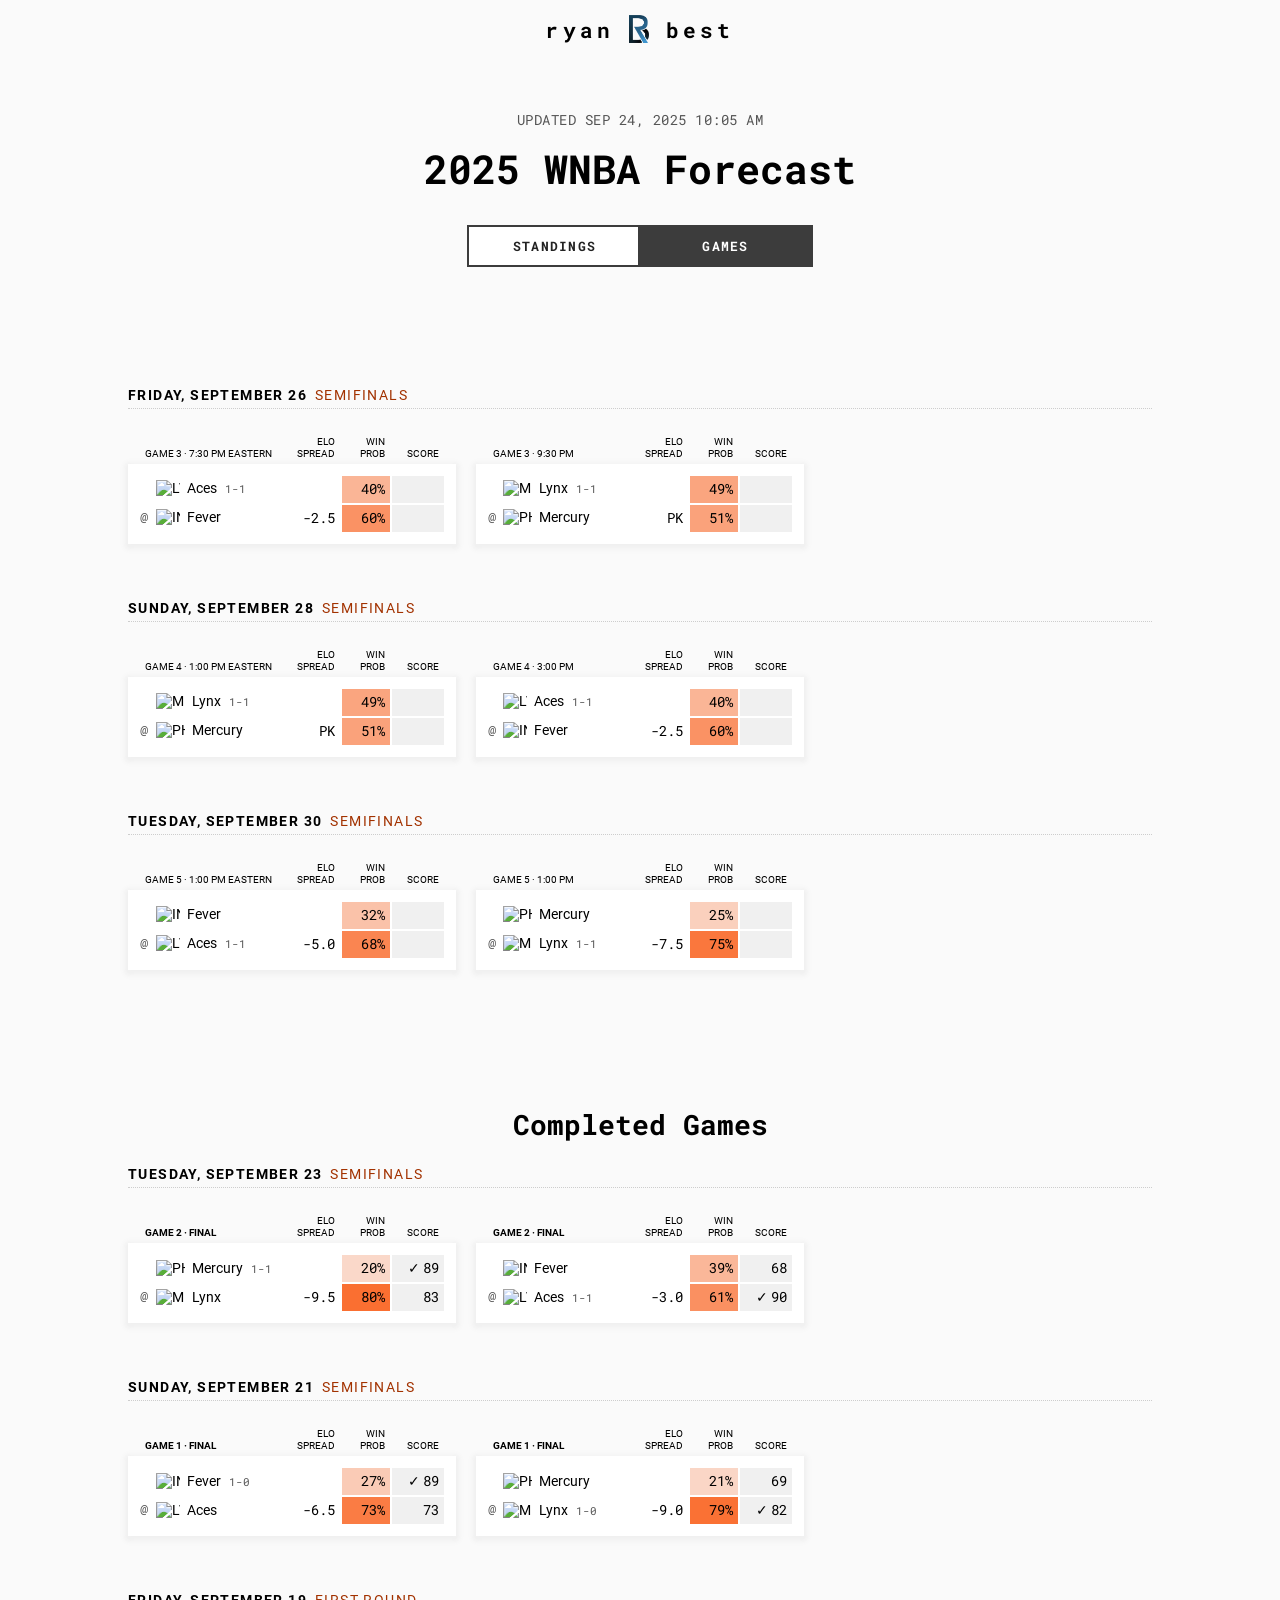
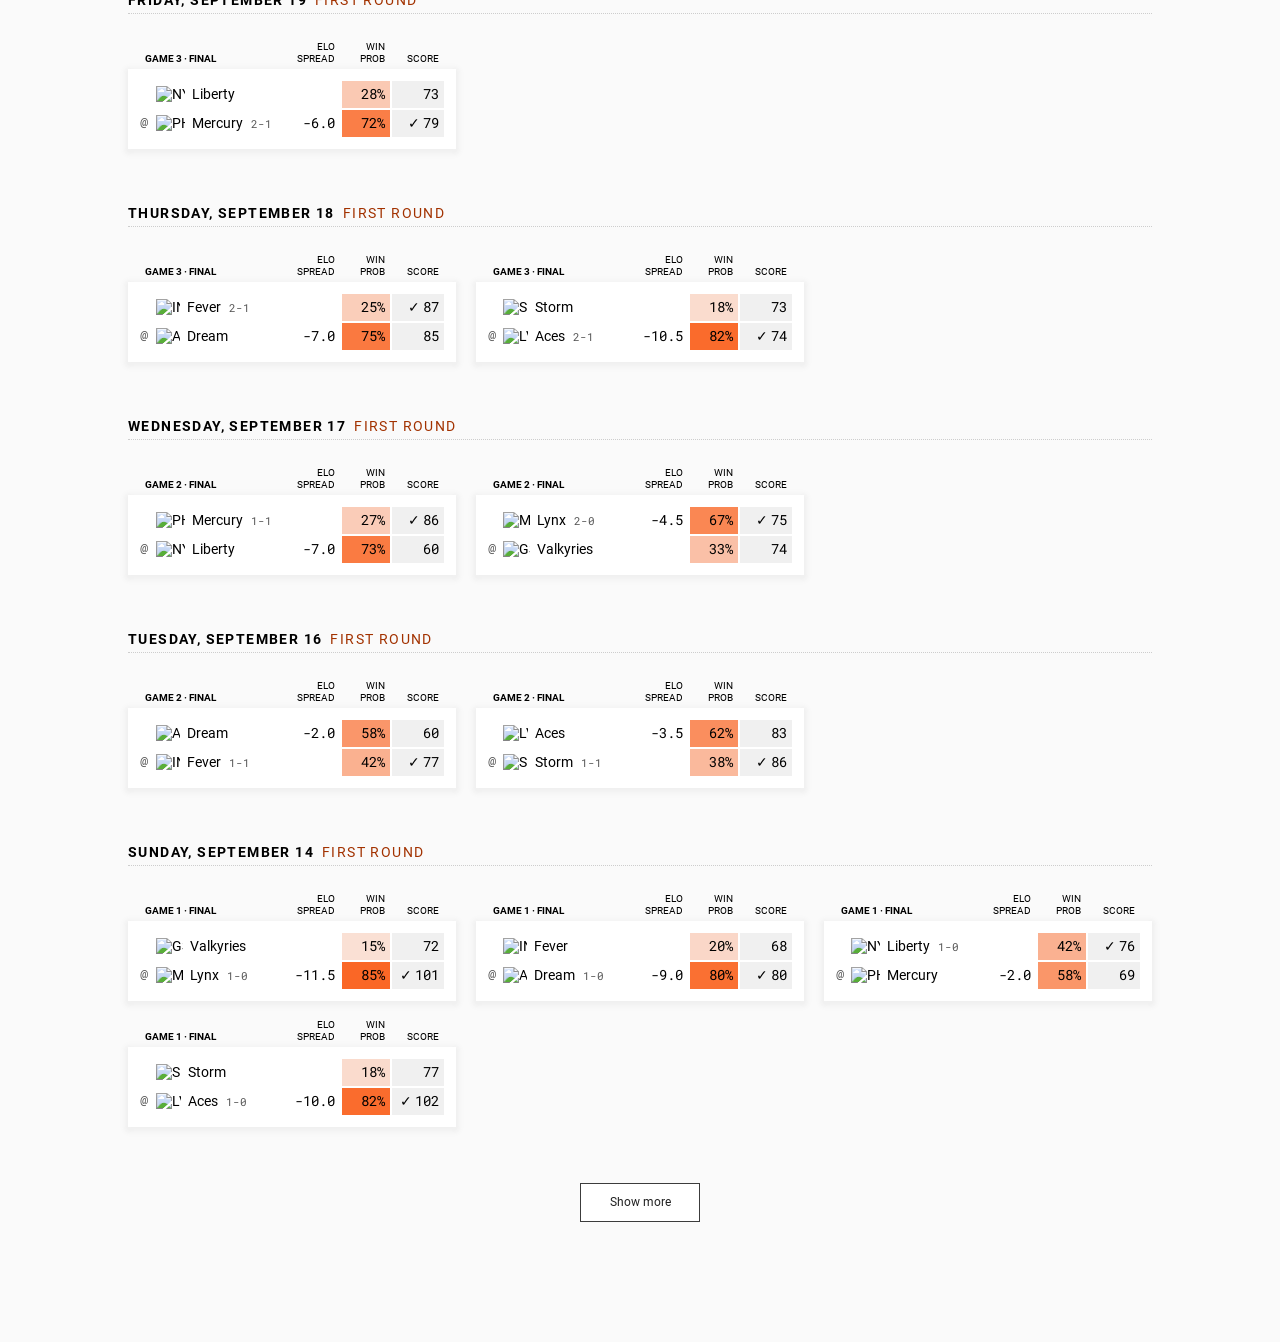
==== games/index.html @ 2db38abc "Updates" ====
<!doctype html><head><title>2025 WNBA Forecast</title><meta name="viewport" content="width=device-width,initial-scale=1,shrink-to-fit=no"><meta name="description" content="This WNBA forecast projects each team's chances of winning every game, advancing to the playoffs and winning the WNBA Finals."><meta name="author" content="Ryan Best"><meta property="og:image" content="https://ryanabest.com/2025-wnba-predictions/../assets/share-image-2025.2d8da6b53a1c4b98adba.png?foo"><meta property="og:title" content="2025 WNBA Forecast"><meta property="og:url" content="https://ryanabest.com/2025-wnba-predictions/"><meta property="og:type" content="website"><meta property="og:description" content="This WNBA forecast projects each team's chances of winning every game, advancing to the playoffs and winning the WNBA Finals."><link rel="shortcut icon" type="image/x-icon" href="https://ryanabest.com/2025-wnba-predictions/../assets/favicon.ecc235909048d9bf21d6.png"><link rel="icon" type="image/x-icon" href="https://ryanabest.com/../assets/favicon.ecc235909048d9bf21d6.png"><meta charset="UTF-8"><meta name="twitter:card" content="summary_large_image"><meta name="twitter:site" content="@ryanabest"><meta name="twitter:creator" content="@ryanabest"><meta name="twitter:title" content="2025 WNBA Forecast"><meta name="twitter:description" content="This WNBA forecast projects each team's chances of winning every game, advancing to the playoffs and winning the WNBA Finals."><meta property="twitter:image" content="https://ryanabest.com/2025-wnba-predictions/../assets/share-image-2025.2d8da6b53a1c4b98adba.png?foo"><link rel="icon" href="../favicon.png"><script defer="defer" src="../main.4e27deb799cefbc98612.js"></script><link href="../main.115f07e05aad2d0afb2b.css" rel="stylesheet"></head><body><div class="menu" id="menu"><div class="menu-item" id="name"><a href="https://www.ryanabest.com"><p id="first-name">ryan</p><div class="logo"></div><p id="last-name">best</p></a></div></div><div class="container"><div id="intro"><p class="timestamp">UPDATED Sep 24, 2025 10:05 AM</p><h1>2025 WNBA Forecast</h1></div><div id="page-nav"><a id="standings-link"><button class="btn-cta standings-nav">Standings</button></a><a id="games-link"><button class="btn-cta games-nav active">Games</button></a></div><div class="content"><div id="games-cont"><div id="recent-games"></div><div id="upcoming-games"></div><div id="completed-games"></div></div></div><script>const page = `games`;</script></div></body>
---- main.115f07e05aad2d0afb2b.css ----
@font-face{font-family:Roboto;font-style:normal;font-weight:400;src:url(assets/Roboto-Regular.9429985be4f46ec8fcfc.woff2) format("woff2"),url(assets/Roboto-Regular.774f99460b8c31560a3c.woff) format("woff")}@font-face{font-family:Roboto;font-style:normal;font-weight:700;src:url(assets/Roboto-Bold.002079d85a6f27587d17.woff2) format("woff2"),url(assets/Roboto-Bold.75a1a5b5582b236e0fe3.woff) format("woff")}@font-face{font-family:Roboto Mono;font-style:normal;font-weight:400;src:url(assets/RobotoMono-Regular.cf210793d3ec136c3b7a.woff2) format("woff2"),url(assets/RobotoMono-Regular.0ff7daca31863f66d72b.woff) format("woff")}@font-face{font-family:Roboto Mono;font-style:normal;font-weight:700;src:url(assets/RobotoMono-Bold.d044d1df4b0b95ca3c7d.woff2) format("woff2"),url(assets/RobotoMono-Bold.8ffd2e60d073450628d7.woff) format("woff")}.menu{padding:15px;text-align:center}.menu a{color:#000;text-decoration:none}.menu a.active,.menu a:hover{color:#4295ce}.menu a.underline{background:linear-gradient(180deg,#4295ce 0,#4295ce);background-position:0 100%;background-repeat:repeat-x;background-size:.12em .12em;padding-bottom:.15em;padding-top:.15em;transition:all .2s ease-in-out}.menu a.underline:hover{background-size:100% 100%;color:#fff;transition:all .2s ease-in-out}.menu .menu-item#name{white-space:nowrap}.menu *{font-family:Roboto Mono,monospace}.menu a,.menu p{display:inline;font-size:21px;font-weight:700;letter-spacing:.2em;line-height:30px;text-align:center}.menu .logo{background-image:url(assets/logo.83187585498148396530.png);background-repeat:no-repeat;background-size:100% auto;display:inline-block;height:30px;margin:0 .8em 0 .7em;vertical-align:top;width:20px}#intro{margin:30px auto;text-align:center}#intro p.timestamp{color:#555;font-size:14px;letter-spacing:.5px;margin:0;text-transform:uppercase}#intro h1,#intro p.timestamp{font-family:Roboto Mono,monospace}#intro h1{color:#000;font-size:40px;line-height:1.27;margin:15px 0}#page-nav{text-align:center}#page-nav button{border-width:2px;font-family:Roboto Mono,monospace;font-size:13px;font-weight:700;letter-spacing:.1em;margin:0 -2px;text-transform:uppercase;width:175px}#page-nav button.active{pointer-events:none}@media(max-width:767px){#page-nav button{width:50%}}table#standings{border-collapse:collapse;border-spacing:0;width:100%}@media(max-width:767px){table#standings .hide-mobile{display:none}}table#standings thead tr th{font-family:Roboto,sans-serif;font-size:13px;text-transform:uppercase}@media(max-width:767px){table#standings thead tr th{font-size:12px}}table#standings thead tr th.sorted{background:#000;color:#fff}table#standings thead tr th span.hide-desktop{display:none}@media(max-width:767px){table#standings thead tr th span.hide-desktop{display:table-cell}}table#standings thead tr.top th.underline{border-bottom:1px solid #cdcdcd;border-left:8px solid #fafafa;border-right:8px solid #fafafa}table#standings thead tr.lower th{border-bottom:2px solid #000;font-weight:400;padding:17px 12px 5px 5px;text-align:right;vertical-align:bottom}@media(max-width:767px){table#standings thead tr.lower th{padding:4px 6px 3px 3px}}table#standings thead tr.lower th#name{padding-left:38px;text-align:left}@media(max-width:767px){table#standings thead tr.lower th#name{padding-left:5px}}table#standings thead tr.lower th#elo{text-align:center;width:7%}table#standings thead tr.lower th#week-diff{text-align:center}table#standings thead tr.lower th.num-width,table#standings thead tr.lower th.pct-width{width:10%}@media(max-width:767px){table#standings thead tr.lower th.pct-width{width:15%}}table#standings thead tr.sortable th{cursor:pointer}table#standings thead tr.sortable th:hover:not(.sorted){background-color:#cdcdcd}table#standings tbody tr{line-height:40px}table#standings tbody tr td,table#standings tbody tr th.team-name{border-bottom:1px solid #cdcdcd;font-size:14px;padding:8px 12px 5px 5px;vertical-align:middle;white-space:nowrap}@media(max-width:767px){table#standings tbody tr td,table#standings tbody tr th.team-name{font-size:12px;padding:4px 6px 3px 3px}}table#standings tbody tr td.eliminated,table#standings tbody tr th.team-name.eliminated{opacity:.3}table#standings tbody tr td.gray,table#standings tbody tr th.team-name.gray{color:#cdcdcd}table#standings tbody tr td{font-family:Roboto Mono,monospace;text-align:right}table#standings tbody tr td.elo,table#standings tbody tr td.week-change{text-align:center}table#standings tbody tr td.week-change .week-change-val{border-radius:50%;height:40px;margin:auto;width:40px}table#standings tbody tr td.border-left{border-left:2px solid #000}@media(max-width:767px){table#standings tbody tr td.border-left{border-left:none}table#standings tbody tr td.border-left-mobile{border-left:1px solid #000}}table#standings tbody tr th.team-name{padding-left:0;text-align:left}table#standings tbody tr th.team-name img.team-logo{margin-right:10px;transform:translateY(-4px);vertical-align:middle}@media(max-width:767px){table#standings tbody tr th.team-name img.team-logo{margin-right:5px}}table#standings tbody tr th.team-name span.name{color:#000;font-family:Roboto,sans-serif;font-size:16px;font-weight:700}@media(max-width:767px){table#standings tbody tr th.team-name span.name{font-size:12px}}table#standings tbody tr th.team-name span.current-record{color:#555;font-family:Roboto Mono,monospace;font-size:12px;font-weight:400;padding-left:8px}table#standings tbody tr:last-child td,table#standings tbody tr:last-child th.team-name{border-bottom:none}.selector-wrap{font-family:Roboto,sans-serif;font-size:15px;margin:30px auto 0}.selector-wrap.standings-selector{text-align:center}.selector-wrap.standings-selector span.text{padding-right:6px}.selector-wrap.nav-dropdown{text-align:right}.selector-wrap #nav-dropdown,.selector-wrap #standings-selector{font-size:15px;padding:5px;text-align:left;width:150px}section.day{font-family:Roboto,sans-serif;margin-bottom:40px}section.day:last-child{margin-bottom:10px}section.day h3{border-bottom:1px dotted #cdcdcd;font-size:14px;font-weight:700;letter-spacing:.1em;margin-bottom:25px;padding-bottom:5px;text-transform:uppercase}section.day h3 span.cc_final,section.day h3 span.playoff{color:#a23200;font-weight:400;margin-left:8px}section.day .games-cont .game{box-sizing:border-box;display:inline-block;margin-bottom:12px;margin-left:20px}@media(min-width:1024px){section.day .games-cont .game{width:calc(33.33333% - 13.33333px)}section.day .games-cont .game:nth-child(3n+1){margin-left:0}}@media(min-width:700px)and (max-width:1023px){section.day .games-cont .game{width:calc(50% - 20px)}section.day .games-cont .game:nth-child(odd){margin-left:0}}@media(max-width:700px){section.day .games-cont .game{margin-left:0;max-width:450px;width:100%}}section.day .games-cont .game .game-header-wrap{padding:0 10px}@media(max-width:767px){section.day .games-cont .game .game-header-wrap{padding:0 5px}}section.day .games-cont .game .game-body-wrap{background:#fff;box-shadow:0 2px 5px 3px hsla(0,0%,78%,.2);padding:10px}@media(max-width:767px){section.day .games-cont .game .game-body-wrap{padding:5px}}section.day .games-cont .game table{border-spacing:2px}section.day .games-cont .game th{box-sizing:border-box;font-size:10px;font-weight:400;line-height:1.2;padding:0 5px 2px;text-align:right;text-transform:uppercase;vertical-align:bottom}section.day .games-cont .game th.game-time{text-align:left}section.day .games-cont .game th.game-time.post{font-weight:700}section.day .games-cont .game td{box-sizing:border-box;color:#000;font-size:14px;padding:3px 5px 5px;vertical-align:middle;white-space:nowrap}@media(max-width:767px){section.day .games-cont .game td{font-size:13px}}section.day .games-cont .game td.at-sign{color:#555;font-family:Roboto Mono,monospace}section.day .games-cont .game td.team-name .playoff-record{color:#555;font-family:Roboto Mono,monospace;font-size:11px;font-weight:400;padding-left:8px}section.day .games-cont .game td.num{font-family:Roboto Mono,monospace;text-align:right}section.day .games-cont .game td.num span.check{margin-right:3px}section.day .games-cont .game td.score{background-color:#f0f0f0}section.day .games-cont .game td.at-sign,section.day .games-cont .game th.at-sign{border:0;min-width:13.5px;padding-left:0;text-align:center;width:13.5px}@media(max-width:767px){section.day .games-cont .game td.at-sign,section.day .games-cont .game th.at-sign{padding-right:0}}section.day .games-cont .game td.team-logo,section.day .games-cont .game th.team-logo{min-width:28px;padding-left:0;width:28px}section.day .games-cont .game td.team-name,section.day .games-cont .game th.team-name{padding-left:0;width:99%}section.day .games-cont .game td.game-time,section.day .games-cont .game th.game-time{width:99%}section.day .games-cont .game td.spread,section.day .games-cont .game th.spread{min-width:55px;width:55px}section.day .games-cont .game td.win-prob,section.day .games-cont .game th.win-prob{min-width:48px;width:48px}section.day .games-cont .game td.score,section.day .games-cont .game th.score{min-width:52px;width:52px}#games-cont h2{font-family:Roboto Mono,monospace;font-size:28px;margin-top:120px;text-align:center}@media(max-width:767px){#games-cont h2{margin-top:60px}}.expand{margin:40px 0;text-align:center}body{background-color:#fafafa;margin:0}.container{margin:auto auto 60px;max-width:1024px;padding:20px;width:calc(100% - 40px)}@media(min-width:768px)and (max-width:1023px){.container{width:768px}}.content{margin-top:120px}@media(max-width:767px){.content{margin-top:60px}}.btn-cta{align-items:center;background:#fff;border:1px solid #3c3c3c;color:#222;cursor:pointer;display:inline-flex;font:12px/1.4 Roboto,sans-serif;justify-content:center;padding:10px;text-shadow:none;transition:background-color .2s ease-in-out;width:120px}.btn-cta.active,.btn-cta:hover{background:#3c3c3c;color:#fff}
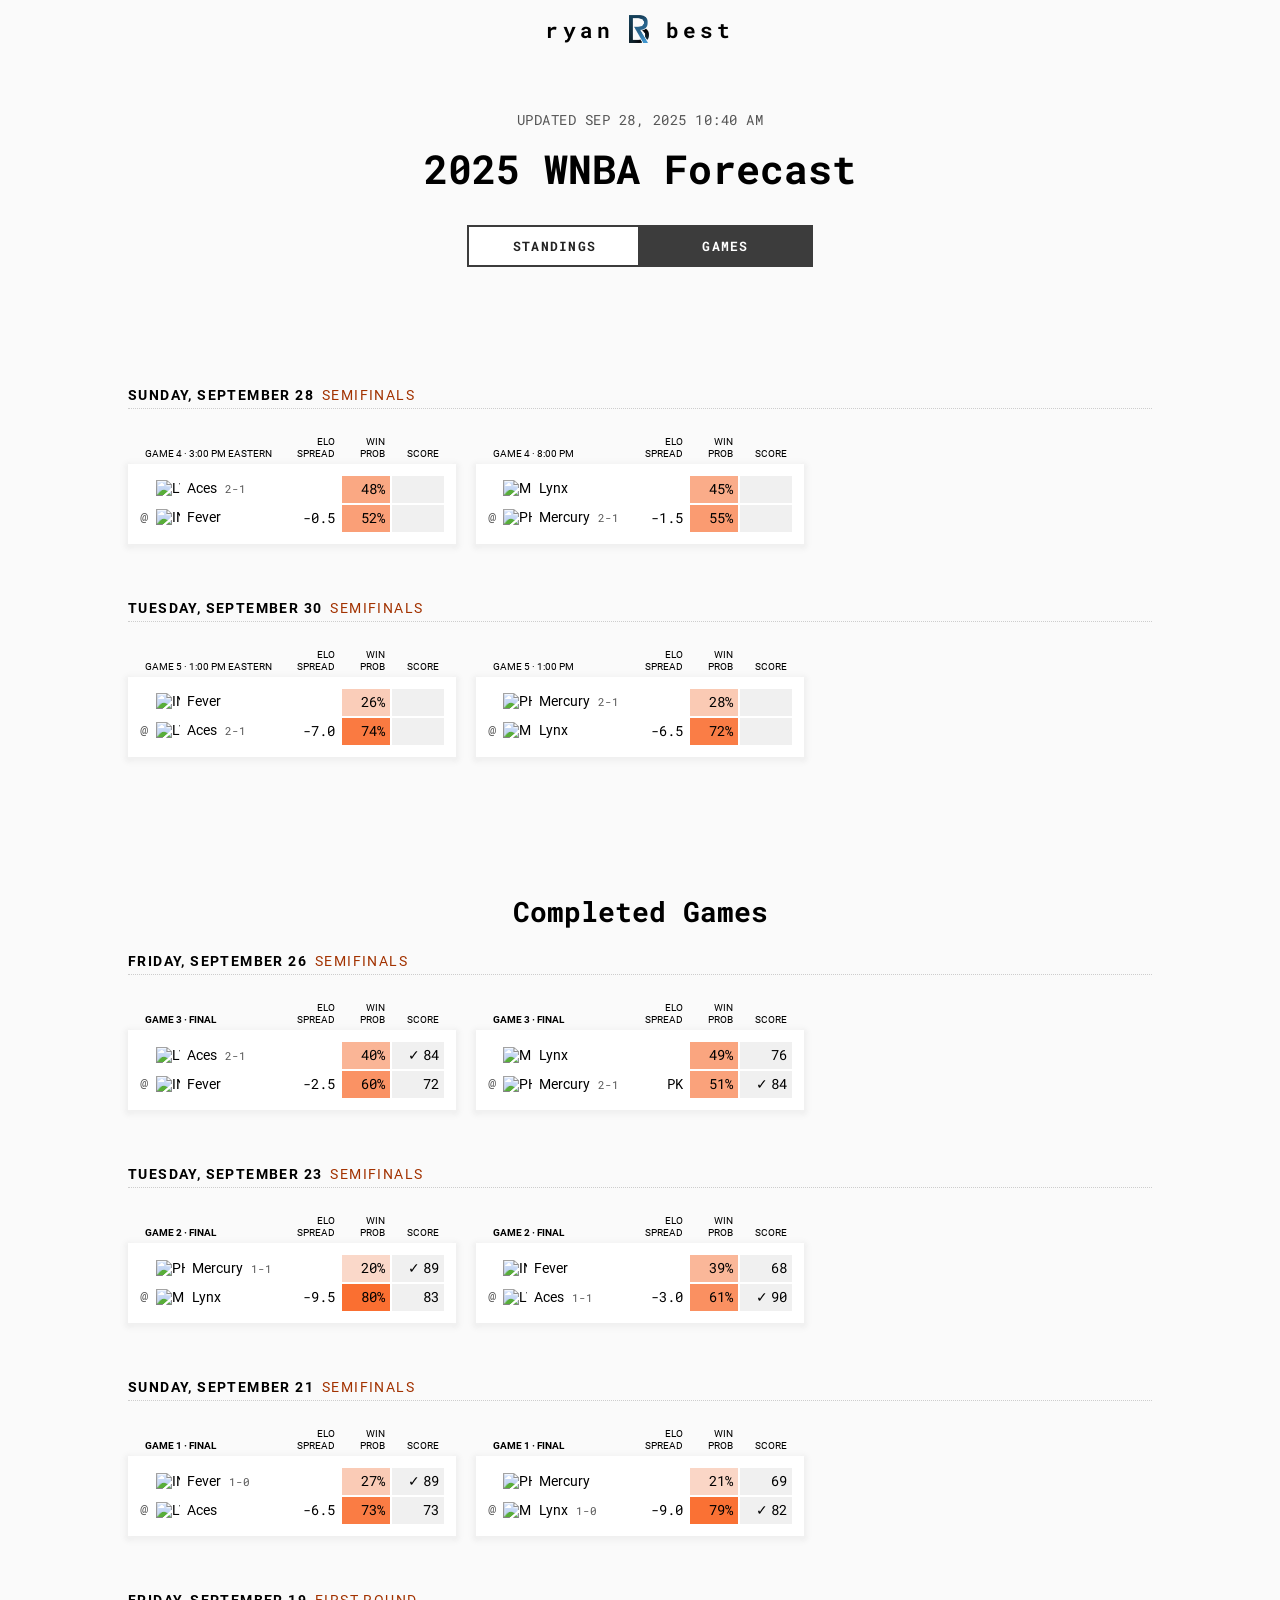
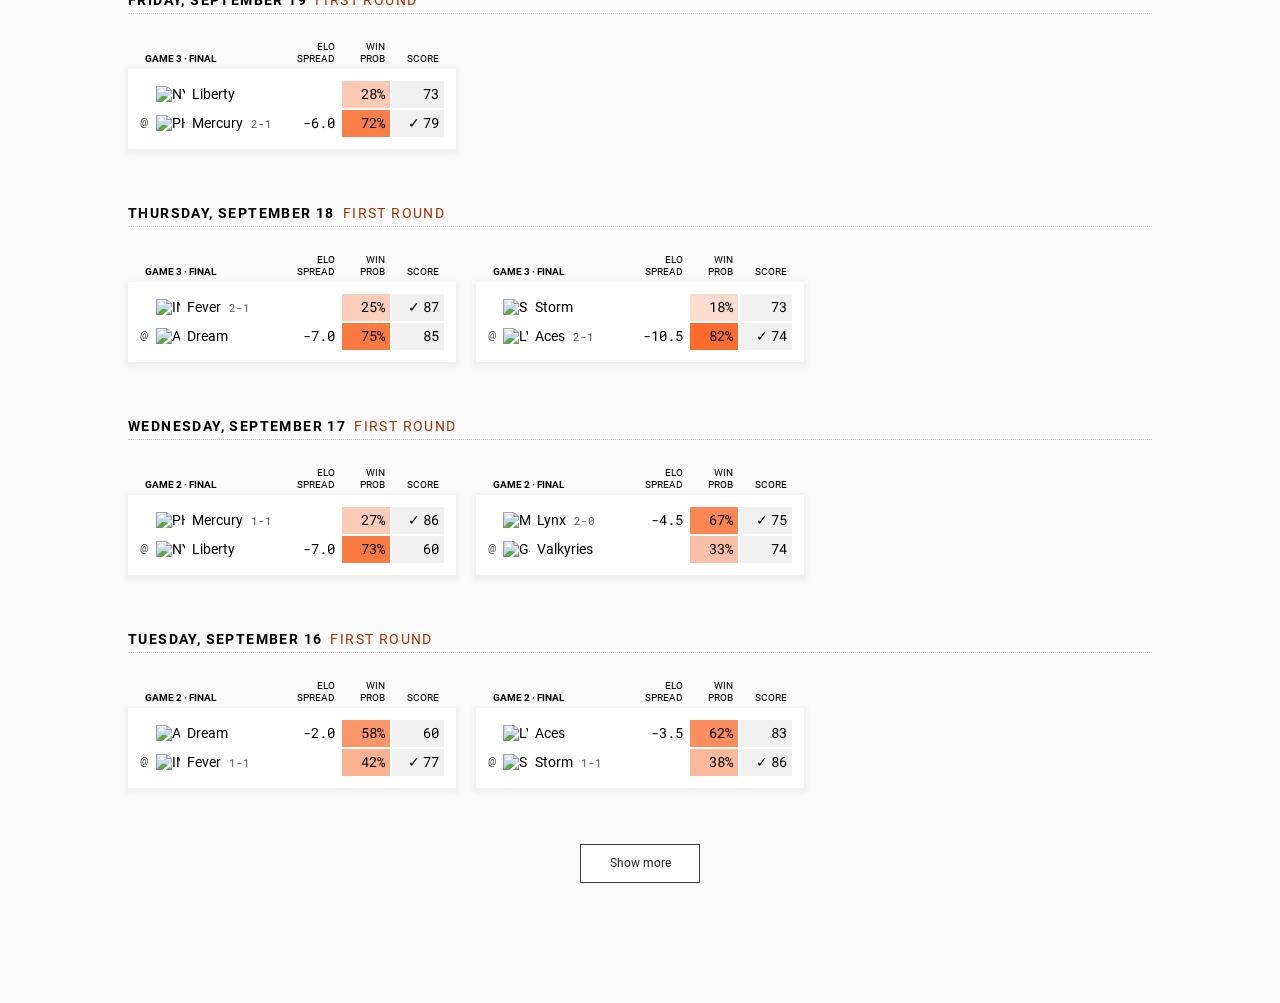
==== commit 24e55dcf: "Updates" ====
--- a/games/index.html
+++ b/games/index.html
@@ -1 +1 @@
-<!doctype html><head><title>2025 WNBA Forecast</title><meta name="viewport" content="width=device-width,initial-scale=1,shrink-to-fit=no"><meta name="description" content="This WNBA forecast projects each team's chances of winning every game, advancing to the playoffs and winning the WNBA Finals."><meta name="author" content="Ryan Best"><meta property="og:image" content="https://ryanabest.com/2025-wnba-predictions/../assets/share-image-2025.2d8da6b53a1c4b98adba.png?foo"><meta property="og:title" content="2025 WNBA Forecast"><meta property="og:url" content="https://ryanabest.com/2025-wnba-predictions/"><meta property="og:type" content="website"><meta property="og:description" content="This WNBA forecast projects each team's chances of winning every game, advancing to the playoffs and winning the WNBA Finals."><link rel="shortcut icon" type="image/x-icon" href="https://ryanabest.com/2025-wnba-predictions/../assets/favicon.ecc235909048d9bf21d6.png"><link rel="icon" type="image/x-icon" href="https://ryanabest.com/../assets/favicon.ecc235909048d9bf21d6.png"><meta charset="UTF-8"><meta name="twitter:card" content="summary_large_image"><meta name="twitter:site" content="@ryanabest"><meta name="twitter:creator" content="@ryanabest"><meta name="twitter:title" content="2025 WNBA Forecast"><meta name="twitter:description" content="This WNBA forecast projects each team's chances of winning every game, advancing to the playoffs and winning the WNBA Finals."><meta property="twitter:image" content="https://ryanabest.com/2025-wnba-predictions/../assets/share-image-2025.2d8da6b53a1c4b98adba.png?foo"><link rel="icon" href="../favicon.png"><script defer="defer" src="../main.4e27deb799cefbc98612.js"></script><link href="../main.115f07e05aad2d0afb2b.css" rel="stylesheet"></head><body><div class="menu" id="menu"><div class="menu-item" id="name"><a href="https://www.ryanabest.com"><p id="first-name">ryan</p><div class="logo"></div><p id="last-name">best</p></a></div></div><div class="container"><div id="intro"><p class="timestamp">UPDATED Sep 24, 2025 10:05 AM</p><h1>2025 WNBA Forecast</h1></div><div id="page-nav"><a id="standings-link"><button class="btn-cta standings-nav">Standings</button></a><a id="games-link"><button class="btn-cta games-nav active">Games</button></a></div><div class="content"><div id="games-cont"><div id="recent-games"></div><div id="upcoming-games"></div><div id="completed-games"></div></div></div><script>const page = `games`;</script></div></body>+<!doctype html><head><title>2025 WNBA Forecast</title><meta name="viewport" content="width=device-width,initial-scale=1,shrink-to-fit=no"><meta name="description" content="This WNBA forecast projects each team's chances of winning every game, advancing to the playoffs and winning the WNBA Finals."><meta name="author" content="Ryan Best"><meta property="og:image" content="https://ryanabest.com/2025-wnba-predictions/../assets/share-image-2025.2d8da6b53a1c4b98adba.png?foo"><meta property="og:title" content="2025 WNBA Forecast"><meta property="og:url" content="https://ryanabest.com/2025-wnba-predictions/"><meta property="og:type" content="website"><meta property="og:description" content="This WNBA forecast projects each team's chances of winning every game, advancing to the playoffs and winning the WNBA Finals."><link rel="shortcut icon" type="image/x-icon" href="https://ryanabest.com/2025-wnba-predictions/../assets/favicon.ecc235909048d9bf21d6.png"><link rel="icon" type="image/x-icon" href="https://ryanabest.com/../assets/favicon.ecc235909048d9bf21d6.png"><meta charset="UTF-8"><meta name="twitter:card" content="summary_large_image"><meta name="twitter:site" content="@ryanabest"><meta name="twitter:creator" content="@ryanabest"><meta name="twitter:title" content="2025 WNBA Forecast"><meta name="twitter:description" content="This WNBA forecast projects each team's chances of winning every game, advancing to the playoffs and winning the WNBA Finals."><meta property="twitter:image" content="https://ryanabest.com/2025-wnba-predictions/../assets/share-image-2025.2d8da6b53a1c4b98adba.png?foo"><link rel="icon" href="../favicon.png"><script defer="defer" src="../main.15cac1962513ea73f8d1.js"></script><link href="../main.115f07e05aad2d0afb2b.css" rel="stylesheet"></head><body><div class="menu" id="menu"><div class="menu-item" id="name"><a href="https://www.ryanabest.com"><p id="first-name">ryan</p><div class="logo"></div><p id="last-name">best</p></a></div></div><div class="container"><div id="intro"><p class="timestamp">UPDATED Sep 28, 2025 10:40 AM</p><h1>2025 WNBA Forecast</h1></div><div id="page-nav"><a id="standings-link"><button class="btn-cta standings-nav">Standings</button></a><a id="games-link"><button class="btn-cta games-nav active">Games</button></a></div><div class="content"><div id="games-cont"><div id="recent-games"></div><div id="upcoming-games"></div><div id="completed-games"></div></div></div><script>const page = `games`;</script></div></body>
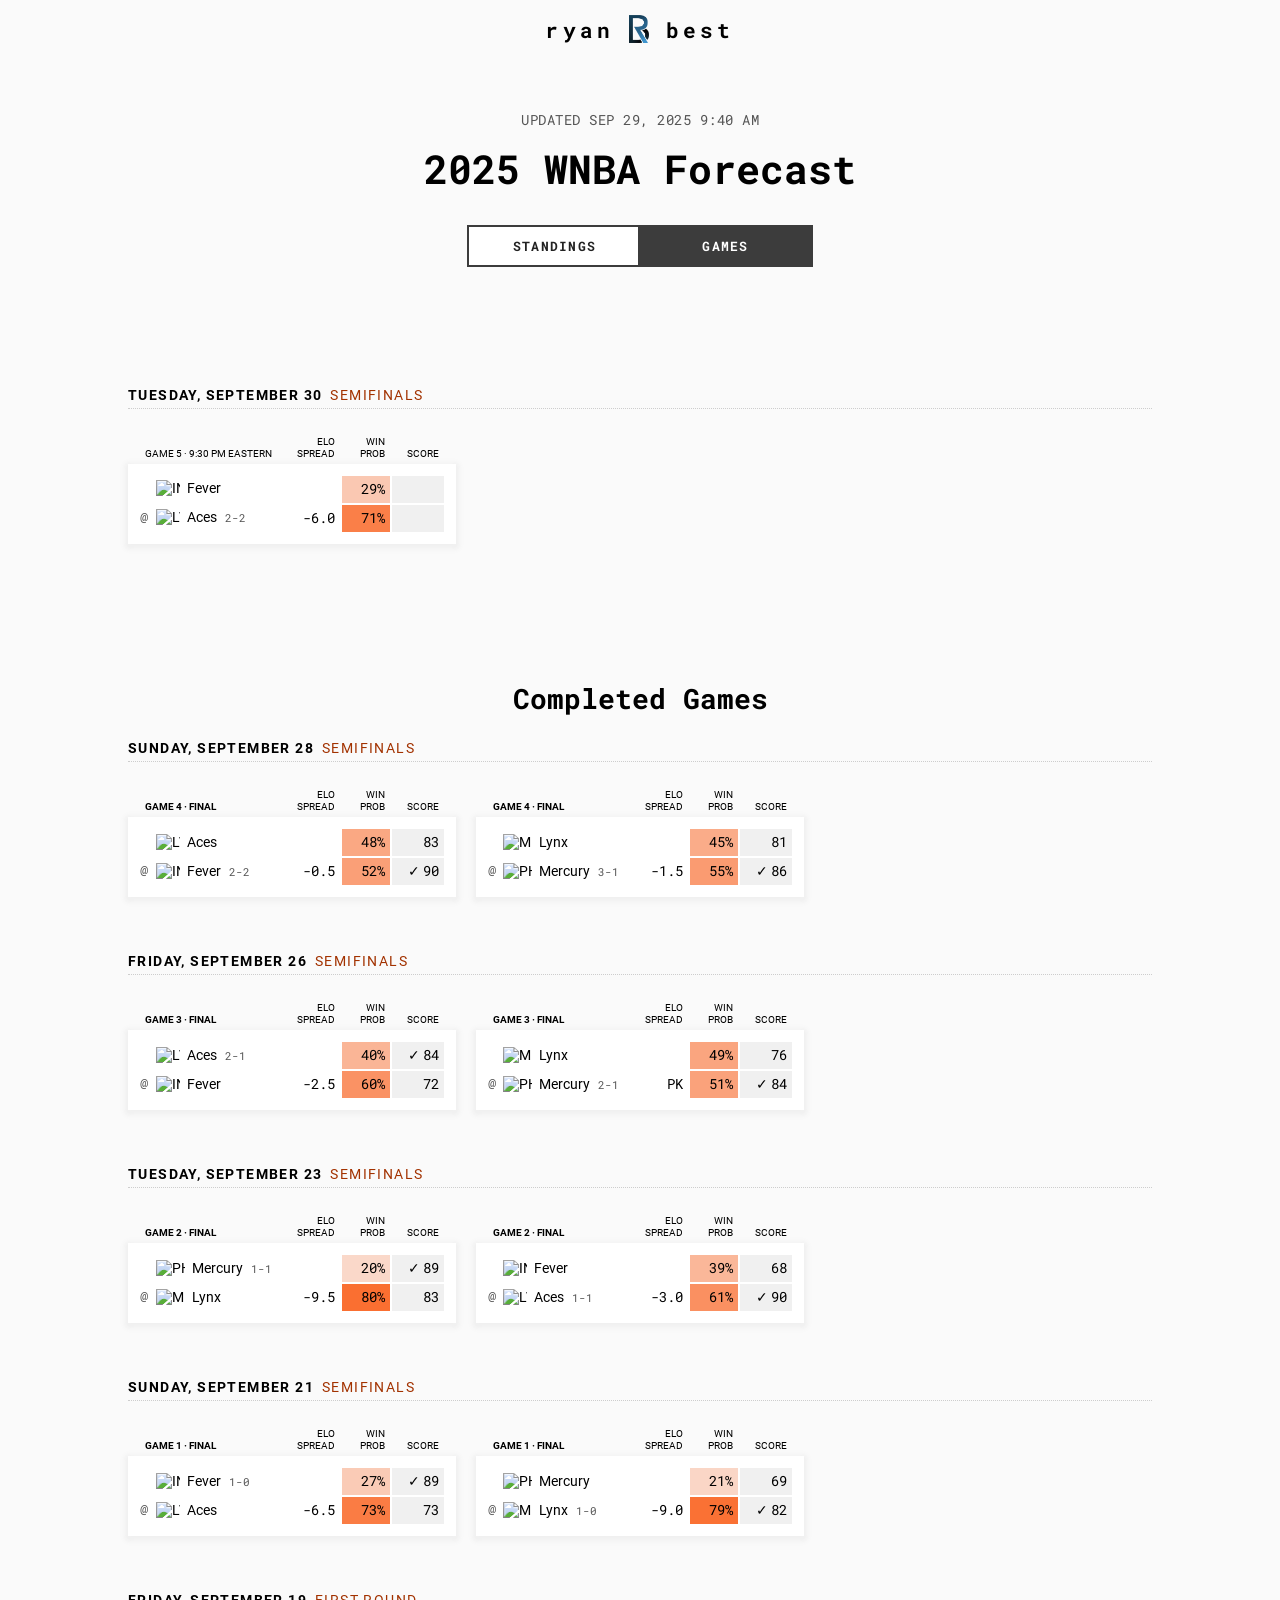
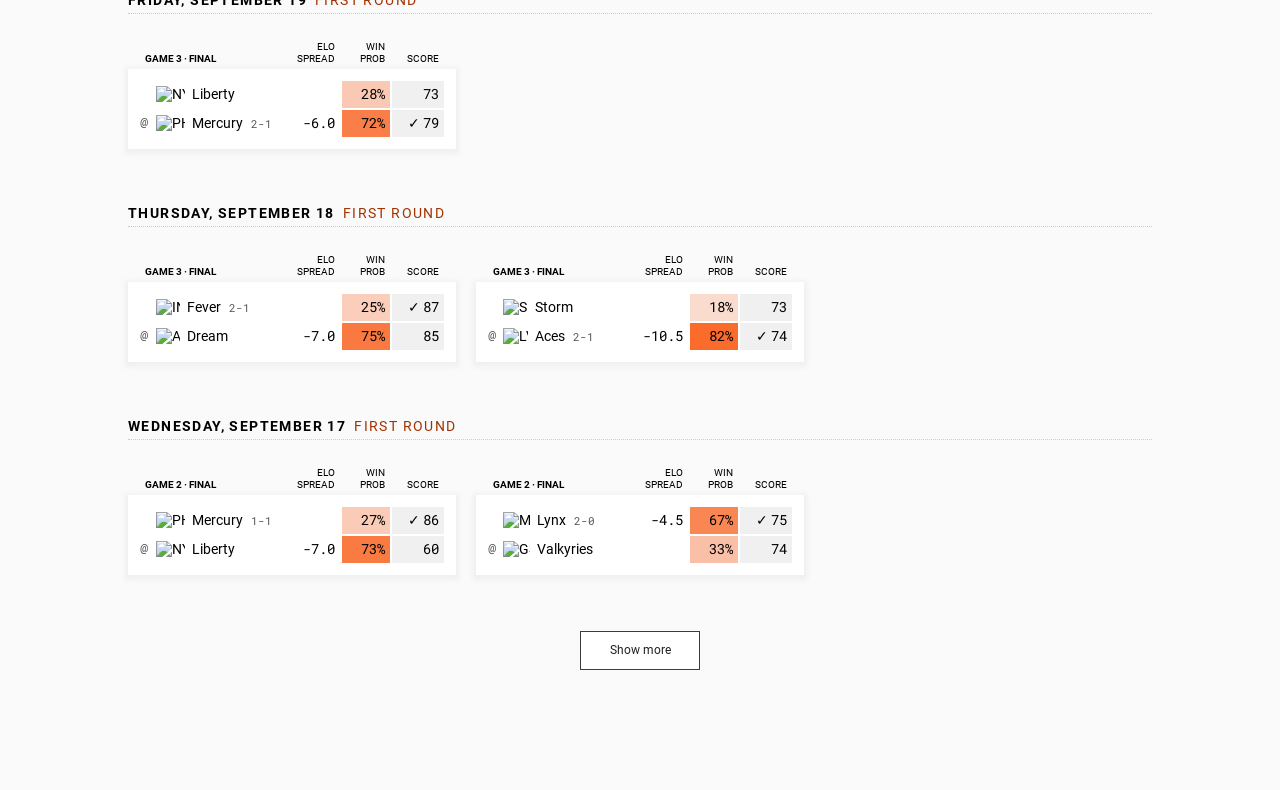
==== commit 37bbdc18: "Updates" ====
--- a/games/index.html
+++ b/games/index.html
@@ -1 +1 @@
-<!doctype html><head><title>2025 WNBA Forecast</title><meta name="viewport" content="width=device-width,initial-scale=1,shrink-to-fit=no"><meta name="description" content="This WNBA forecast projects each team's chances of winning every game, advancing to the playoffs and winning the WNBA Finals."><meta name="author" content="Ryan Best"><meta property="og:image" content="https://ryanabest.com/2025-wnba-predictions/../assets/share-image-2025.2d8da6b53a1c4b98adba.png?foo"><meta property="og:title" content="2025 WNBA Forecast"><meta property="og:url" content="https://ryanabest.com/2025-wnba-predictions/"><meta property="og:type" content="website"><meta property="og:description" content="This WNBA forecast projects each team's chances of winning every game, advancing to the playoffs and winning the WNBA Finals."><link rel="shortcut icon" type="image/x-icon" href="https://ryanabest.com/2025-wnba-predictions/../assets/favicon.ecc235909048d9bf21d6.png"><link rel="icon" type="image/x-icon" href="https://ryanabest.com/../assets/favicon.ecc235909048d9bf21d6.png"><meta charset="UTF-8"><meta name="twitter:card" content="summary_large_image"><meta name="twitter:site" content="@ryanabest"><meta name="twitter:creator" content="@ryanabest"><meta name="twitter:title" content="2025 WNBA Forecast"><meta name="twitter:description" content="This WNBA forecast projects each team's chances of winning every game, advancing to the playoffs and winning the WNBA Finals."><meta property="twitter:image" content="https://ryanabest.com/2025-wnba-predictions/../assets/share-image-2025.2d8da6b53a1c4b98adba.png?foo"><link rel="icon" href="../favicon.png"><script defer="defer" src="../main.15cac1962513ea73f8d1.js"></script><link href="../main.115f07e05aad2d0afb2b.css" rel="stylesheet"></head><body><div class="menu" id="menu"><div class="menu-item" id="name"><a href="https://www.ryanabest.com"><p id="first-name">ryan</p><div class="logo"></div><p id="last-name">best</p></a></div></div><div class="container"><div id="intro"><p class="timestamp">UPDATED Sep 28, 2025 10:40 AM</p><h1>2025 WNBA Forecast</h1></div><div id="page-nav"><a id="standings-link"><button class="btn-cta standings-nav">Standings</button></a><a id="games-link"><button class="btn-cta games-nav active">Games</button></a></div><div class="content"><div id="games-cont"><div id="recent-games"></div><div id="upcoming-games"></div><div id="completed-games"></div></div></div><script>const page = `games`;</script></div></body>+<!doctype html><head><title>2025 WNBA Forecast</title><meta name="viewport" content="width=device-width,initial-scale=1,shrink-to-fit=no"><meta name="description" content="This WNBA forecast projects each team's chances of winning every game, advancing to the playoffs and winning the WNBA Finals."><meta name="author" content="Ryan Best"><meta property="og:image" content="https://ryanabest.com/2025-wnba-predictions/../assets/share-image-2025.2d8da6b53a1c4b98adba.png?foo"><meta property="og:title" content="2025 WNBA Forecast"><meta property="og:url" content="https://ryanabest.com/2025-wnba-predictions/"><meta property="og:type" content="website"><meta property="og:description" content="This WNBA forecast projects each team's chances of winning every game, advancing to the playoffs and winning the WNBA Finals."><link rel="shortcut icon" type="image/x-icon" href="https://ryanabest.com/2025-wnba-predictions/../assets/favicon.ecc235909048d9bf21d6.png"><link rel="icon" type="image/x-icon" href="https://ryanabest.com/../assets/favicon.ecc235909048d9bf21d6.png"><meta charset="UTF-8"><meta name="twitter:card" content="summary_large_image"><meta name="twitter:site" content="@ryanabest"><meta name="twitter:creator" content="@ryanabest"><meta name="twitter:title" content="2025 WNBA Forecast"><meta name="twitter:description" content="This WNBA forecast projects each team's chances of winning every game, advancing to the playoffs and winning the WNBA Finals."><meta property="twitter:image" content="https://ryanabest.com/2025-wnba-predictions/../assets/share-image-2025.2d8da6b53a1c4b98adba.png?foo"><link rel="icon" href="../favicon.png"><script defer="defer" src="../main.b091e3d7a1776fd62c47.js"></script><link href="../main.115f07e05aad2d0afb2b.css" rel="stylesheet"></head><body><div class="menu" id="menu"><div class="menu-item" id="name"><a href="https://www.ryanabest.com"><p id="first-name">ryan</p><div class="logo"></div><p id="last-name">best</p></a></div></div><div class="container"><div id="intro"><p class="timestamp">UPDATED Sep 29, 2025 9:40 AM</p><h1>2025 WNBA Forecast</h1></div><div id="page-nav"><a id="standings-link"><button class="btn-cta standings-nav">Standings</button></a><a id="games-link"><button class="btn-cta games-nav active">Games</button></a></div><div class="content"><div id="games-cont"><div id="recent-games"></div><div id="upcoming-games"></div><div id="completed-games"></div></div></div><script>const page = `games`;</script></div></body>
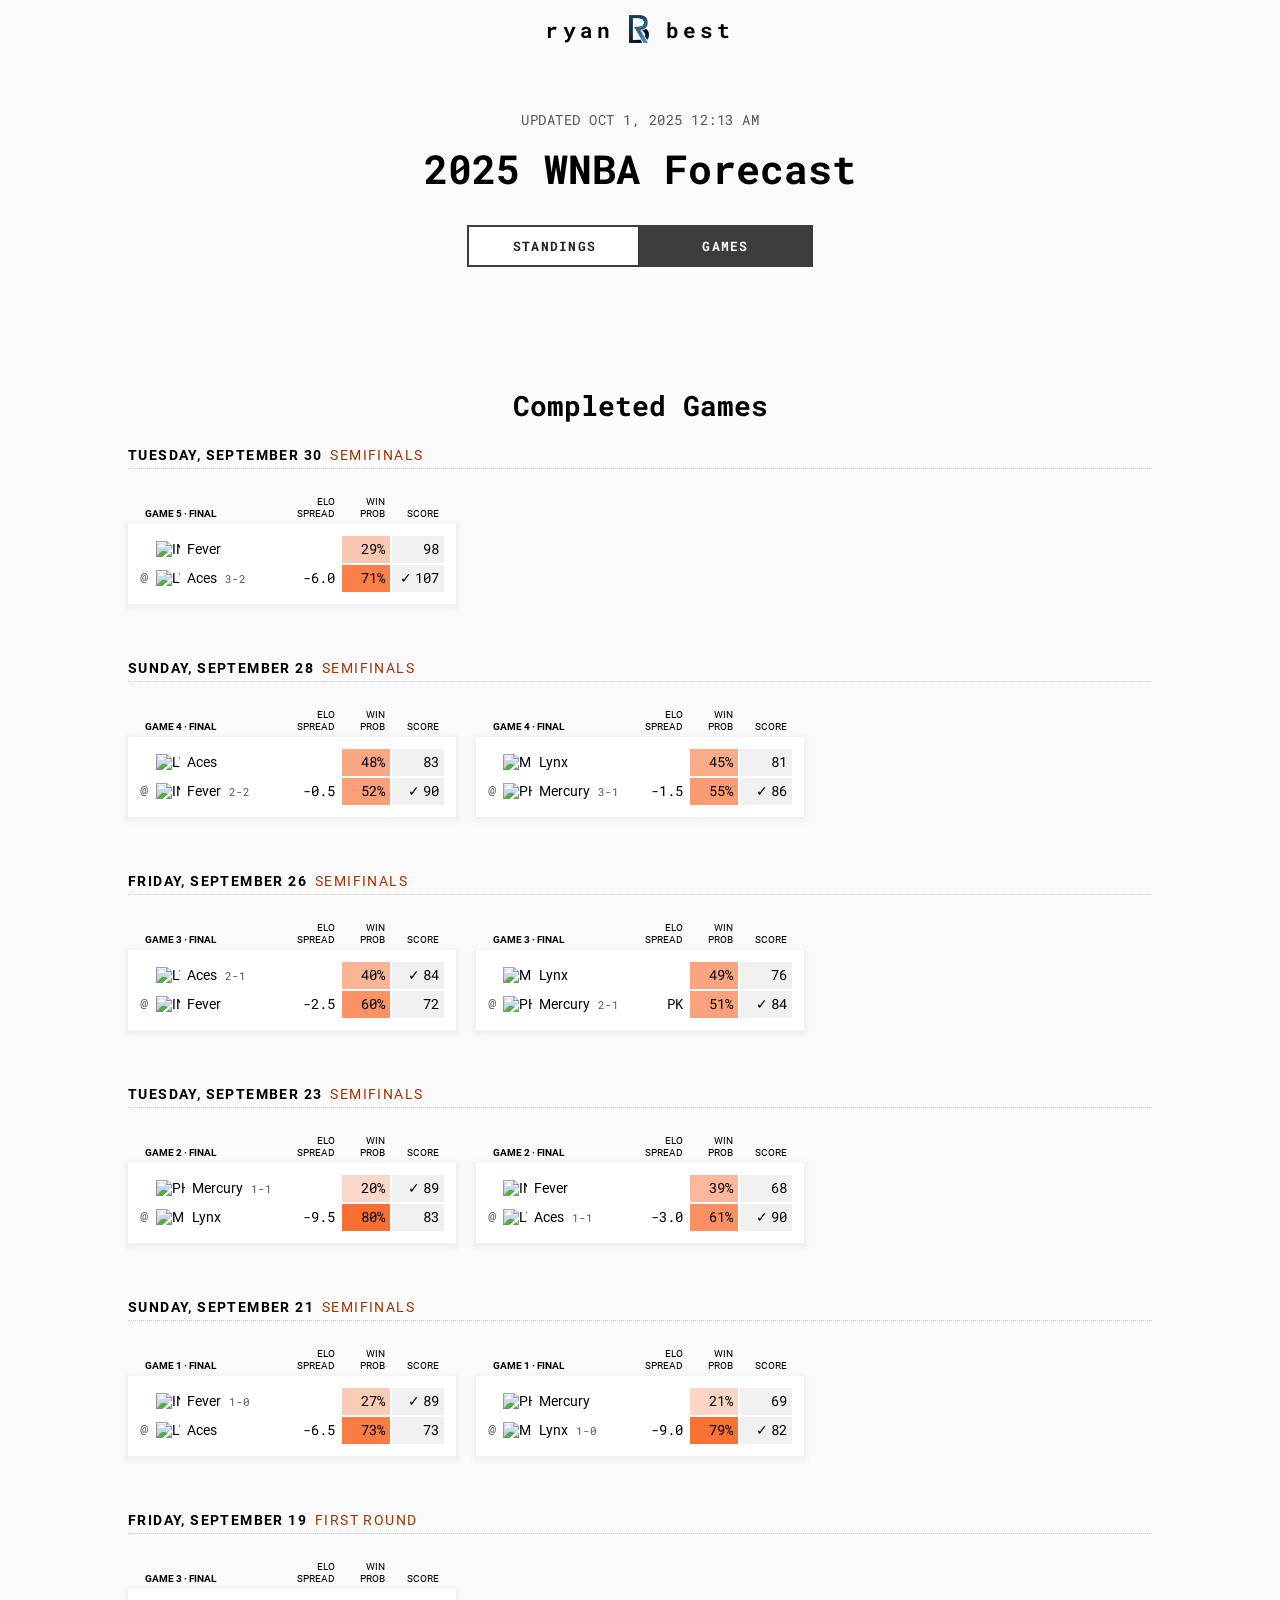
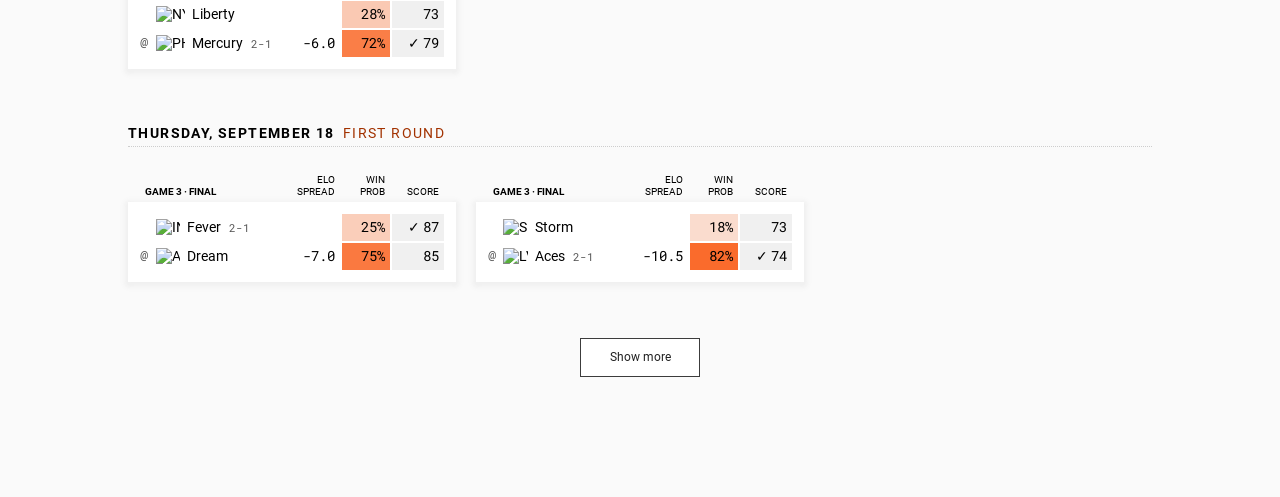
==== commit 7196935a: "Updates" ====
--- a/games/index.html
+++ b/games/index.html
@@ -1 +1 @@
-<!doctype html><head><title>2025 WNBA Forecast</title><meta name="viewport" content="width=device-width,initial-scale=1,shrink-to-fit=no"><meta name="description" content="This WNBA forecast projects each team's chances of winning every game, advancing to the playoffs and winning the WNBA Finals."><meta name="author" content="Ryan Best"><meta property="og:image" content="https://ryanabest.com/2025-wnba-predictions/../assets/share-image-2025.2d8da6b53a1c4b98adba.png?foo"><meta property="og:title" content="2025 WNBA Forecast"><meta property="og:url" content="https://ryanabest.com/2025-wnba-predictions/"><meta property="og:type" content="website"><meta property="og:description" content="This WNBA forecast projects each team's chances of winning every game, advancing to the playoffs and winning the WNBA Finals."><link rel="shortcut icon" type="image/x-icon" href="https://ryanabest.com/2025-wnba-predictions/../assets/favicon.ecc235909048d9bf21d6.png"><link rel="icon" type="image/x-icon" href="https://ryanabest.com/../assets/favicon.ecc235909048d9bf21d6.png"><meta charset="UTF-8"><meta name="twitter:card" content="summary_large_image"><meta name="twitter:site" content="@ryanabest"><meta name="twitter:creator" content="@ryanabest"><meta name="twitter:title" content="2025 WNBA Forecast"><meta name="twitter:description" content="This WNBA forecast projects each team's chances of winning every game, advancing to the playoffs and winning the WNBA Finals."><meta property="twitter:image" content="https://ryanabest.com/2025-wnba-predictions/../assets/share-image-2025.2d8da6b53a1c4b98adba.png?foo"><link rel="icon" href="../favicon.png"><script defer="defer" src="../main.b091e3d7a1776fd62c47.js"></script><link href="../main.115f07e05aad2d0afb2b.css" rel="stylesheet"></head><body><div class="menu" id="menu"><div class="menu-item" id="name"><a href="https://www.ryanabest.com"><p id="first-name">ryan</p><div class="logo"></div><p id="last-name">best</p></a></div></div><div class="container"><div id="intro"><p class="timestamp">UPDATED Sep 29, 2025 9:40 AM</p><h1>2025 WNBA Forecast</h1></div><div id="page-nav"><a id="standings-link"><button class="btn-cta standings-nav">Standings</button></a><a id="games-link"><button class="btn-cta games-nav active">Games</button></a></div><div class="content"><div id="games-cont"><div id="recent-games"></div><div id="upcoming-games"></div><div id="completed-games"></div></div></div><script>const page = `games`;</script></div></body>+<!doctype html><head><title>2025 WNBA Forecast</title><meta name="viewport" content="width=device-width,initial-scale=1,shrink-to-fit=no"><meta name="description" content="This WNBA forecast projects each team's chances of winning every game, advancing to the playoffs and winning the WNBA Finals."><meta name="author" content="Ryan Best"><meta property="og:image" content="https://ryanabest.com/2025-wnba-predictions/../assets/share-image-2025.2d8da6b53a1c4b98adba.png?foo"><meta property="og:title" content="2025 WNBA Forecast"><meta property="og:url" content="https://ryanabest.com/2025-wnba-predictions/"><meta property="og:type" content="website"><meta property="og:description" content="This WNBA forecast projects each team's chances of winning every game, advancing to the playoffs and winning the WNBA Finals."><link rel="shortcut icon" type="image/x-icon" href="https://ryanabest.com/2025-wnba-predictions/../assets/favicon.ecc235909048d9bf21d6.png"><link rel="icon" type="image/x-icon" href="https://ryanabest.com/../assets/favicon.ecc235909048d9bf21d6.png"><meta charset="UTF-8"><meta name="twitter:card" content="summary_large_image"><meta name="twitter:site" content="@ryanabest"><meta name="twitter:creator" content="@ryanabest"><meta name="twitter:title" content="2025 WNBA Forecast"><meta name="twitter:description" content="This WNBA forecast projects each team's chances of winning every game, advancing to the playoffs and winning the WNBA Finals."><meta property="twitter:image" content="https://ryanabest.com/2025-wnba-predictions/../assets/share-image-2025.2d8da6b53a1c4b98adba.png?foo"><link rel="icon" href="../favicon.png"><script defer="defer" src="../main.499b10fad75a172458cb.js"></script><link href="../main.115f07e05aad2d0afb2b.css" rel="stylesheet"></head><body><div class="menu" id="menu"><div class="menu-item" id="name"><a href="https://www.ryanabest.com"><p id="first-name">ryan</p><div class="logo"></div><p id="last-name">best</p></a></div></div><div class="container"><div id="intro"><p class="timestamp">UPDATED Oct 1, 2025 12:13 AM</p><h1>2025 WNBA Forecast</h1></div><div id="page-nav"><a id="standings-link"><button class="btn-cta standings-nav">Standings</button></a><a id="games-link"><button class="btn-cta games-nav active">Games</button></a></div><div class="content"><div id="games-cont"><div id="recent-games"></div><div id="upcoming-games"></div><div id="completed-games"></div></div></div><script>const page = `games`;</script></div></body>
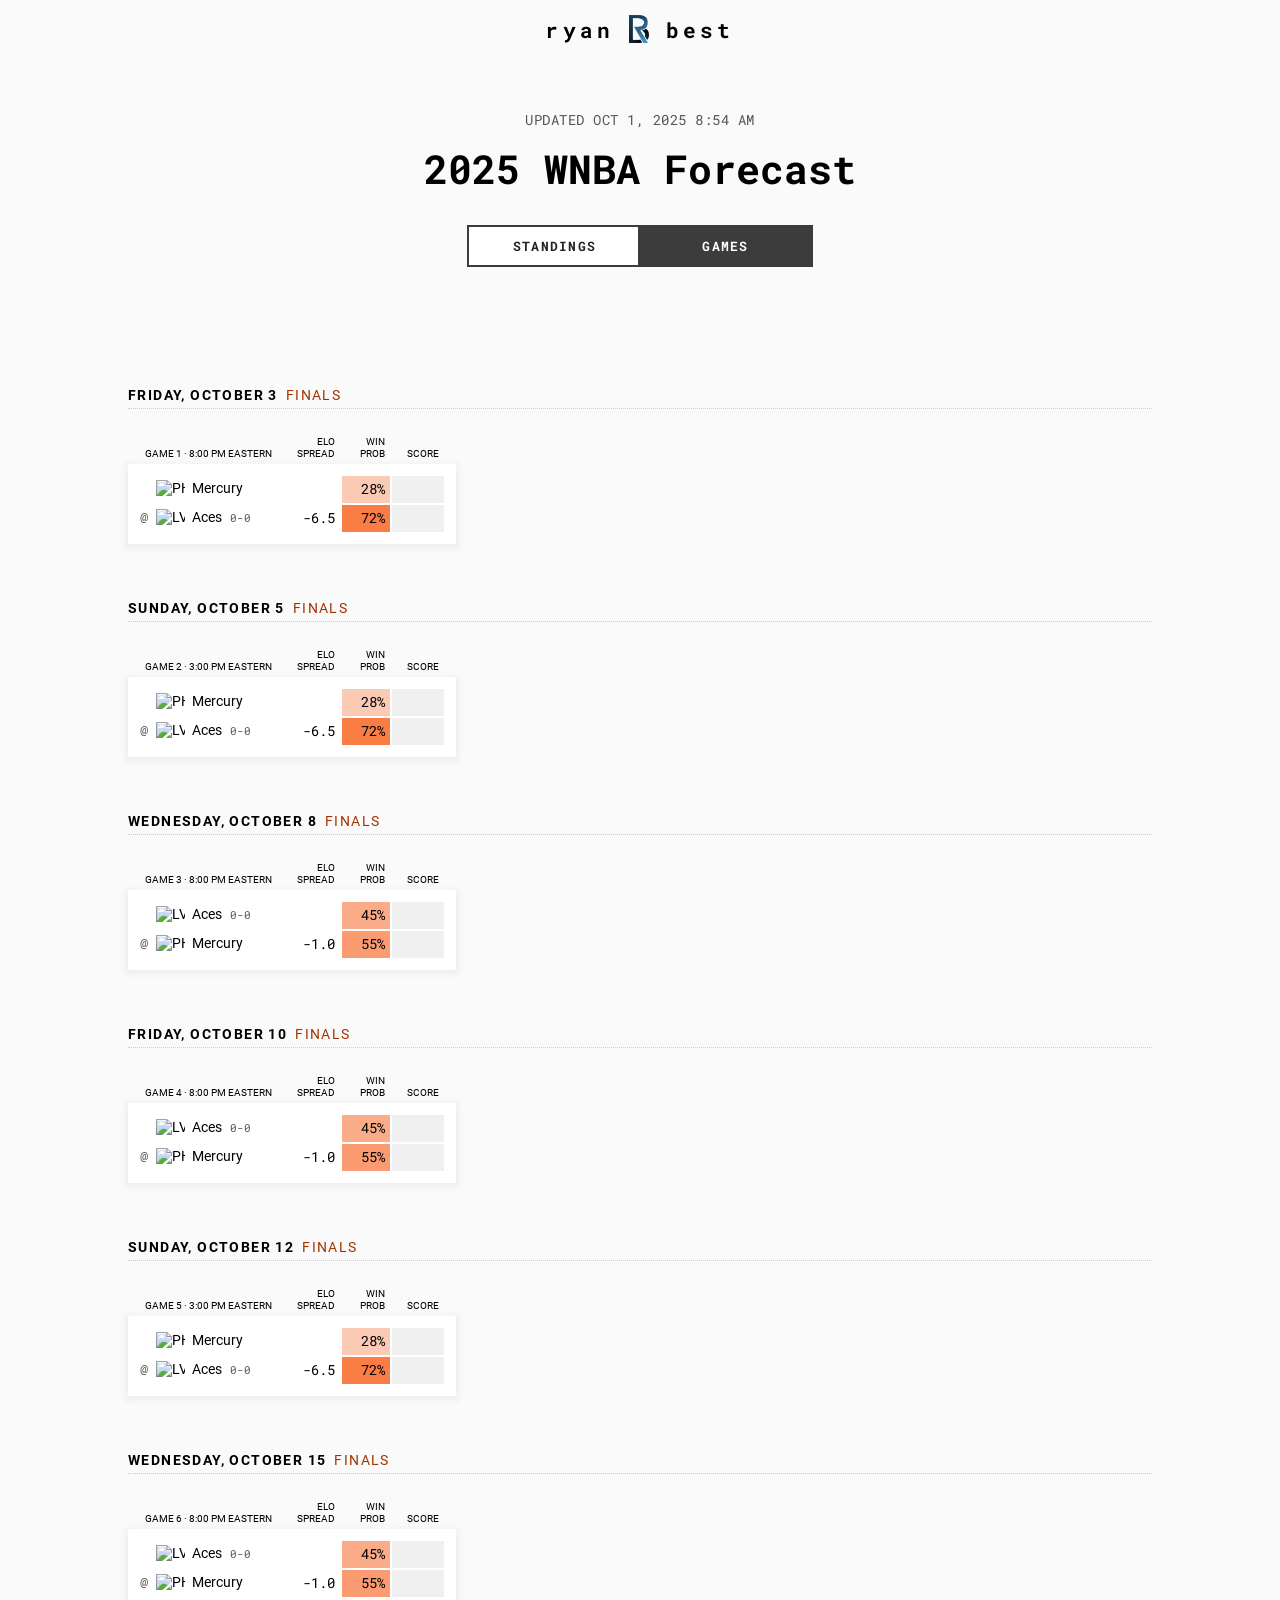
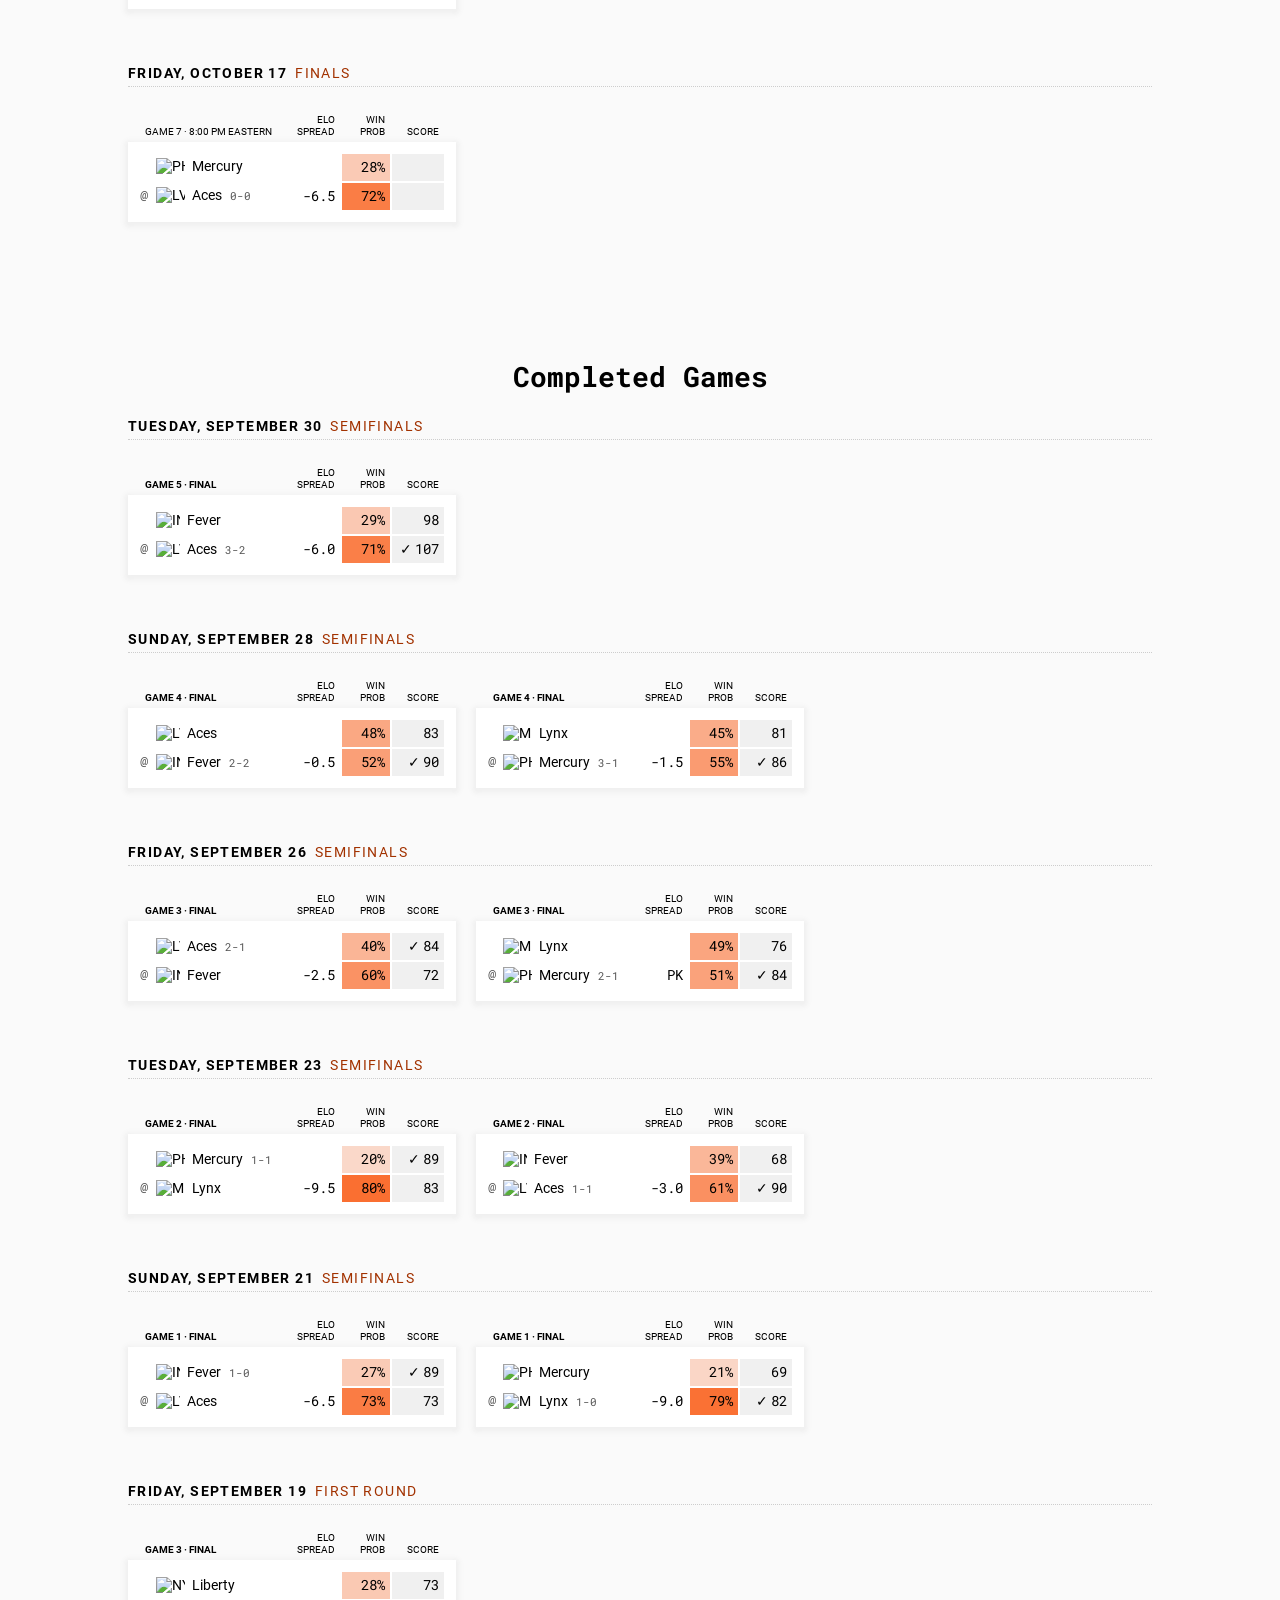
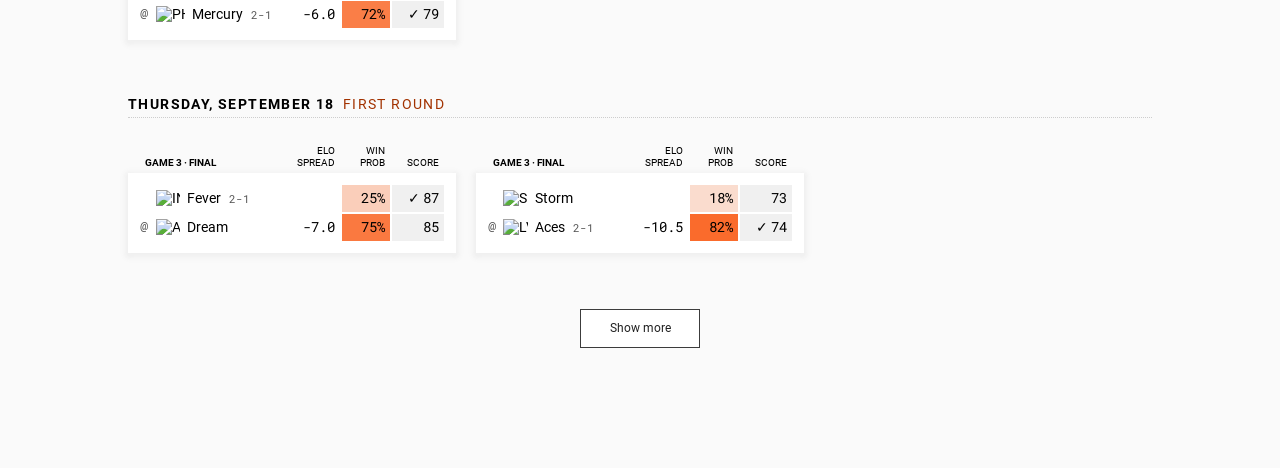
==== commit d5962e4b: "Updates" ====
--- a/games/index.html
+++ b/games/index.html
@@ -1 +1 @@
-<!doctype html><head><title>2025 WNBA Forecast</title><meta name="viewport" content="width=device-width,initial-scale=1,shrink-to-fit=no"><meta name="description" content="This WNBA forecast projects each team's chances of winning every game, advancing to the playoffs and winning the WNBA Finals."><meta name="author" content="Ryan Best"><meta property="og:image" content="https://ryanabest.com/2025-wnba-predictions/../assets/share-image-2025.2d8da6b53a1c4b98adba.png?foo"><meta property="og:title" content="2025 WNBA Forecast"><meta property="og:url" content="https://ryanabest.com/2025-wnba-predictions/"><meta property="og:type" content="website"><meta property="og:description" content="This WNBA forecast projects each team's chances of winning every game, advancing to the playoffs and winning the WNBA Finals."><link rel="shortcut icon" type="image/x-icon" href="https://ryanabest.com/2025-wnba-predictions/../assets/favicon.ecc235909048d9bf21d6.png"><link rel="icon" type="image/x-icon" href="https://ryanabest.com/../assets/favicon.ecc235909048d9bf21d6.png"><meta charset="UTF-8"><meta name="twitter:card" content="summary_large_image"><meta name="twitter:site" content="@ryanabest"><meta name="twitter:creator" content="@ryanabest"><meta name="twitter:title" content="2025 WNBA Forecast"><meta name="twitter:description" content="This WNBA forecast projects each team's chances of winning every game, advancing to the playoffs and winning the WNBA Finals."><meta property="twitter:image" content="https://ryanabest.com/2025-wnba-predictions/../assets/share-image-2025.2d8da6b53a1c4b98adba.png?foo"><link rel="icon" href="../favicon.png"><script defer="defer" src="../main.499b10fad75a172458cb.js"></script><link href="../main.115f07e05aad2d0afb2b.css" rel="stylesheet"></head><body><div class="menu" id="menu"><div class="menu-item" id="name"><a href="https://www.ryanabest.com"><p id="first-name">ryan</p><div class="logo"></div><p id="last-name">best</p></a></div></div><div class="container"><div id="intro"><p class="timestamp">UPDATED Oct 1, 2025 12:13 AM</p><h1>2025 WNBA Forecast</h1></div><div id="page-nav"><a id="standings-link"><button class="btn-cta standings-nav">Standings</button></a><a id="games-link"><button class="btn-cta games-nav active">Games</button></a></div><div class="content"><div id="games-cont"><div id="recent-games"></div><div id="upcoming-games"></div><div id="completed-games"></div></div></div><script>const page = `games`;</script></div></body>+<!doctype html><head><title>2025 WNBA Forecast</title><meta name="viewport" content="width=device-width,initial-scale=1,shrink-to-fit=no"><meta name="description" content="This WNBA forecast projects each team's chances of winning every game, advancing to the playoffs and winning the WNBA Finals."><meta name="author" content="Ryan Best"><meta property="og:image" content="https://ryanabest.com/2025-wnba-predictions/../assets/share-image-2025.2d8da6b53a1c4b98adba.png?foo"><meta property="og:title" content="2025 WNBA Forecast"><meta property="og:url" content="https://ryanabest.com/2025-wnba-predictions/"><meta property="og:type" content="website"><meta property="og:description" content="This WNBA forecast projects each team's chances of winning every game, advancing to the playoffs and winning the WNBA Finals."><link rel="shortcut icon" type="image/x-icon" href="https://ryanabest.com/2025-wnba-predictions/../assets/favicon.ecc235909048d9bf21d6.png"><link rel="icon" type="image/x-icon" href="https://ryanabest.com/../assets/favicon.ecc235909048d9bf21d6.png"><meta charset="UTF-8"><meta name="twitter:card" content="summary_large_image"><meta name="twitter:site" content="@ryanabest"><meta name="twitter:creator" content="@ryanabest"><meta name="twitter:title" content="2025 WNBA Forecast"><meta name="twitter:description" content="This WNBA forecast projects each team's chances of winning every game, advancing to the playoffs and winning the WNBA Finals."><meta property="twitter:image" content="https://ryanabest.com/2025-wnba-predictions/../assets/share-image-2025.2d8da6b53a1c4b98adba.png?foo"><link rel="icon" href="../favicon.png"><script defer="defer" src="../main.d0c310d78c904dfdf612.js"></script><link href="../main.115f07e05aad2d0afb2b.css" rel="stylesheet"></head><body><div class="menu" id="menu"><div class="menu-item" id="name"><a href="https://www.ryanabest.com"><p id="first-name">ryan</p><div class="logo"></div><p id="last-name">best</p></a></div></div><div class="container"><div id="intro"><p class="timestamp">UPDATED Oct 1, 2025 8:54 AM</p><h1>2025 WNBA Forecast</h1></div><div id="page-nav"><a id="standings-link"><button class="btn-cta standings-nav">Standings</button></a><a id="games-link"><button class="btn-cta games-nav active">Games</button></a></div><div class="content"><div id="games-cont"><div id="recent-games"></div><div id="upcoming-games"></div><div id="completed-games"></div></div></div><script>const page = `games`;</script></div></body>
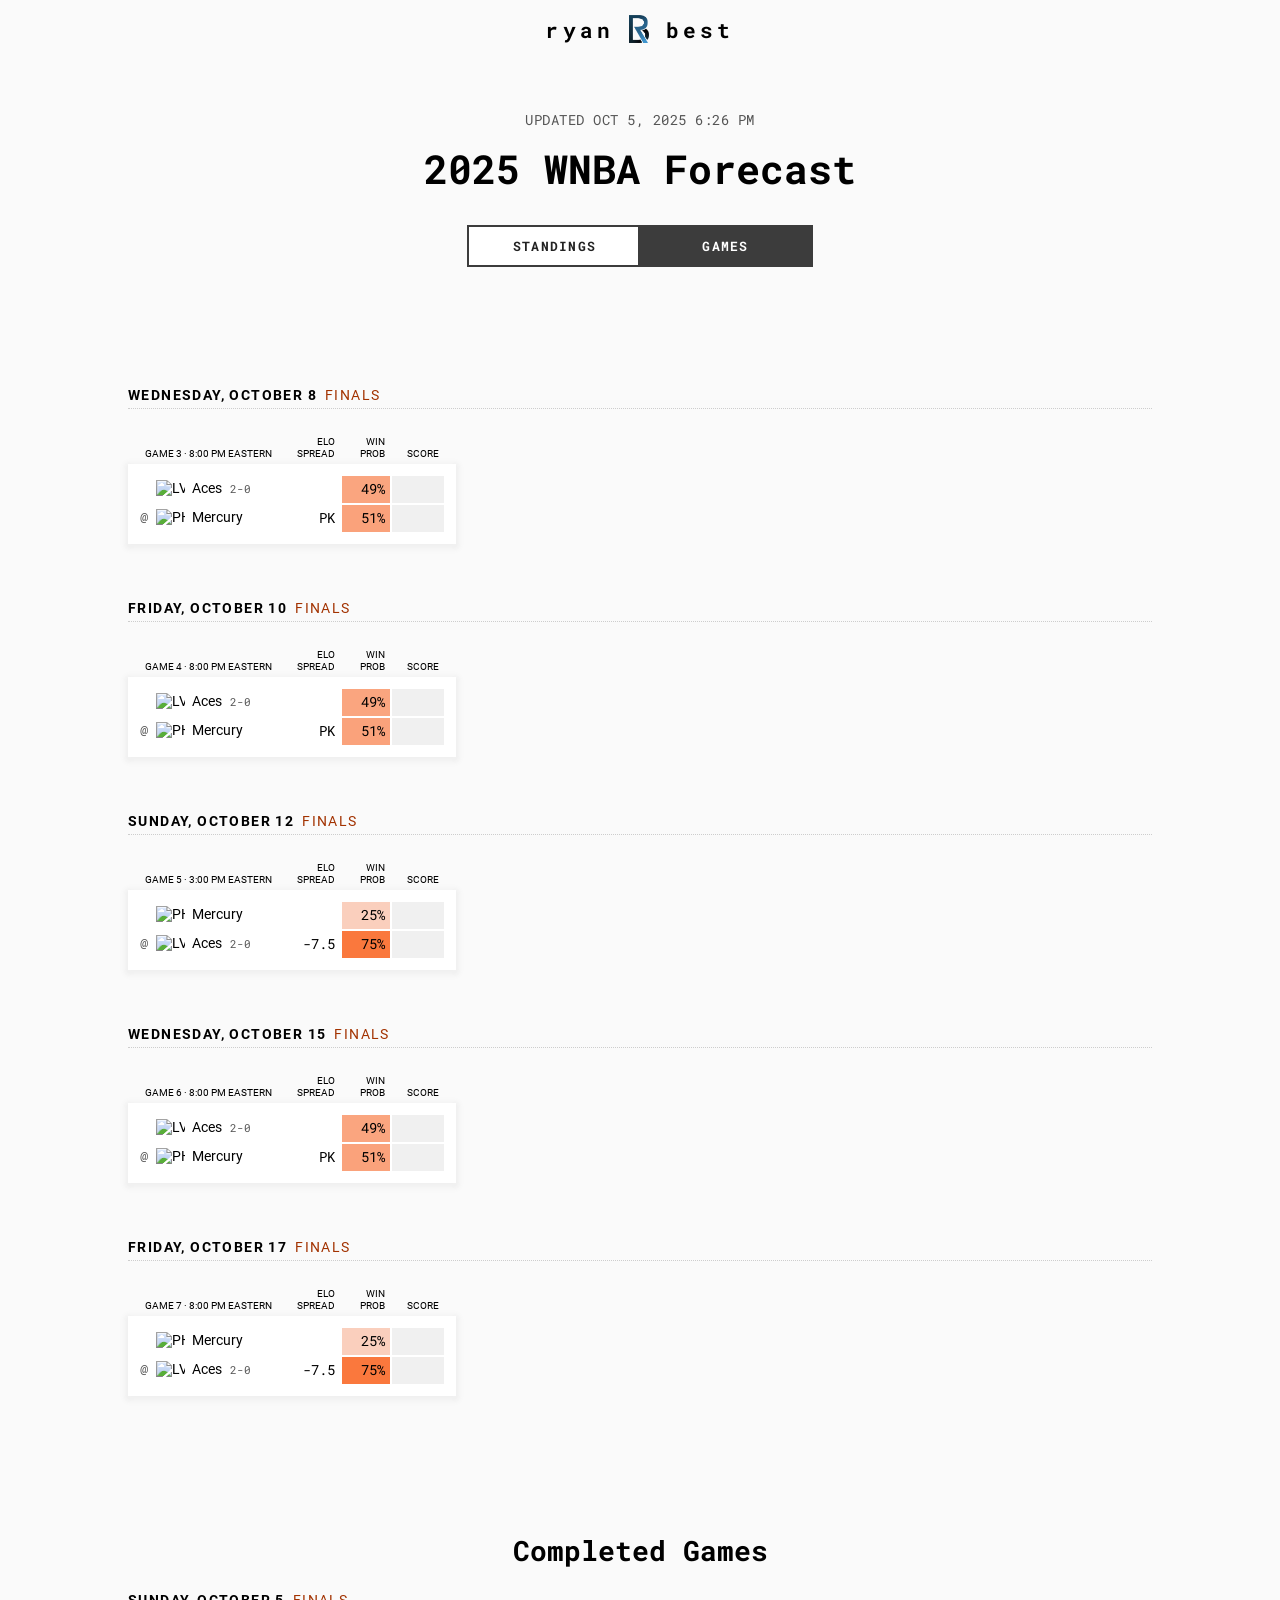
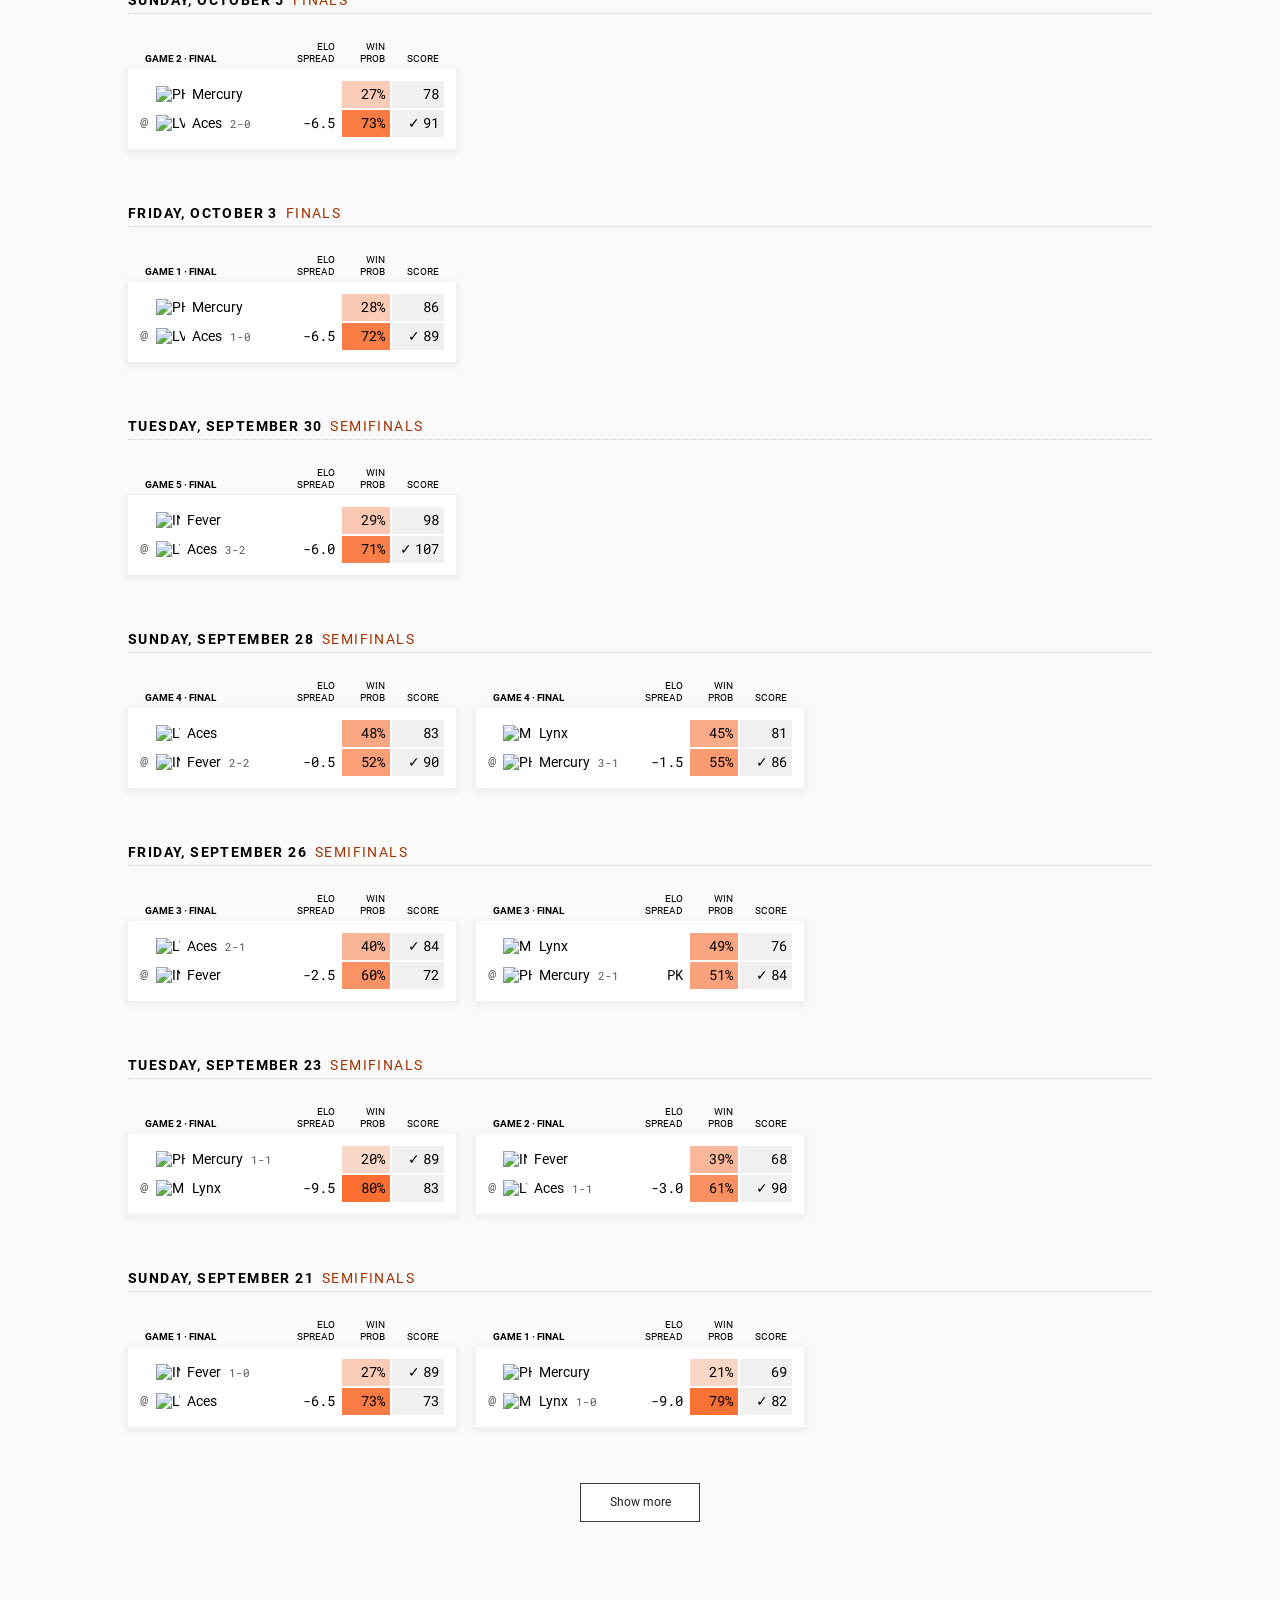
==== commit 3560aed5: "Updates" ====
--- a/games/index.html
+++ b/games/index.html
@@ -1 +1 @@
-<!doctype html><head><title>2025 WNBA Forecast</title><meta name="viewport" content="width=device-width,initial-scale=1,shrink-to-fit=no"><meta name="description" content="This WNBA forecast projects each team's chances of winning every game, advancing to the playoffs and winning the WNBA Finals."><meta name="author" content="Ryan Best"><meta property="og:image" content="https://ryanabest.com/2025-wnba-predictions/../assets/share-image-2025.2d8da6b53a1c4b98adba.png?foo"><meta property="og:title" content="2025 WNBA Forecast"><meta property="og:url" content="https://ryanabest.com/2025-wnba-predictions/"><meta property="og:type" content="website"><meta property="og:description" content="This WNBA forecast projects each team's chances of winning every game, advancing to the playoffs and winning the WNBA Finals."><link rel="shortcut icon" type="image/x-icon" href="https://ryanabest.com/2025-wnba-predictions/../assets/favicon.ecc235909048d9bf21d6.png"><link rel="icon" type="image/x-icon" href="https://ryanabest.com/../assets/favicon.ecc235909048d9bf21d6.png"><meta charset="UTF-8"><meta name="twitter:card" content="summary_large_image"><meta name="twitter:site" content="@ryanabest"><meta name="twitter:creator" content="@ryanabest"><meta name="twitter:title" content="2025 WNBA Forecast"><meta name="twitter:description" content="This WNBA forecast projects each team's chances of winning every game, advancing to the playoffs and winning the WNBA Finals."><meta property="twitter:image" content="https://ryanabest.com/2025-wnba-predictions/../assets/share-image-2025.2d8da6b53a1c4b98adba.png?foo"><link rel="icon" href="../favicon.png"><script defer="defer" src="../main.d0c310d78c904dfdf612.js"></script><link href="../main.115f07e05aad2d0afb2b.css" rel="stylesheet"></head><body><div class="menu" id="menu"><div class="menu-item" id="name"><a href="https://www.ryanabest.com"><p id="first-name">ryan</p><div class="logo"></div><p id="last-name">best</p></a></div></div><div class="container"><div id="intro"><p class="timestamp">UPDATED Oct 1, 2025 8:54 AM</p><h1>2025 WNBA Forecast</h1></div><div id="page-nav"><a id="standings-link"><button class="btn-cta standings-nav">Standings</button></a><a id="games-link"><button class="btn-cta games-nav active">Games</button></a></div><div class="content"><div id="games-cont"><div id="recent-games"></div><div id="upcoming-games"></div><div id="completed-games"></div></div></div><script>const page = `games`;</script></div></body>+<!doctype html><head><title>2025 WNBA Forecast</title><meta name="viewport" content="width=device-width,initial-scale=1,shrink-to-fit=no"><meta name="description" content="This WNBA forecast projects each team's chances of winning every game, advancing to the playoffs and winning the WNBA Finals."><meta name="author" content="Ryan Best"><meta property="og:image" content="https://ryanabest.com/2025-wnba-predictions/../assets/share-image-2025.2d8da6b53a1c4b98adba.png?foo"><meta property="og:title" content="2025 WNBA Forecast"><meta property="og:url" content="https://ryanabest.com/2025-wnba-predictions/"><meta property="og:type" content="website"><meta property="og:description" content="This WNBA forecast projects each team's chances of winning every game, advancing to the playoffs and winning the WNBA Finals."><link rel="shortcut icon" type="image/x-icon" href="https://ryanabest.com/2025-wnba-predictions/../assets/favicon.ecc235909048d9bf21d6.png"><link rel="icon" type="image/x-icon" href="https://ryanabest.com/../assets/favicon.ecc235909048d9bf21d6.png"><meta charset="UTF-8"><meta name="twitter:card" content="summary_large_image"><meta name="twitter:site" content="@ryanabest"><meta name="twitter:creator" content="@ryanabest"><meta name="twitter:title" content="2025 WNBA Forecast"><meta name="twitter:description" content="This WNBA forecast projects each team's chances of winning every game, advancing to the playoffs and winning the WNBA Finals."><meta property="twitter:image" content="https://ryanabest.com/2025-wnba-predictions/../assets/share-image-2025.2d8da6b53a1c4b98adba.png?foo"><link rel="icon" href="../favicon.png"><script defer="defer" src="../main.35ba366f57c6f363d50d.js"></script><link href="../main.115f07e05aad2d0afb2b.css" rel="stylesheet"></head><body><div class="menu" id="menu"><div class="menu-item" id="name"><a href="https://www.ryanabest.com"><p id="first-name">ryan</p><div class="logo"></div><p id="last-name">best</p></a></div></div><div class="container"><div id="intro"><p class="timestamp">UPDATED Oct 5, 2025 6:26 PM</p><h1>2025 WNBA Forecast</h1></div><div id="page-nav"><a id="standings-link"><button class="btn-cta standings-nav">Standings</button></a><a id="games-link"><button class="btn-cta games-nav active">Games</button></a></div><div class="content"><div id="games-cont"><div id="recent-games"></div><div id="upcoming-games"></div><div id="completed-games"></div></div></div><script>const page = `games`;</script></div></body>
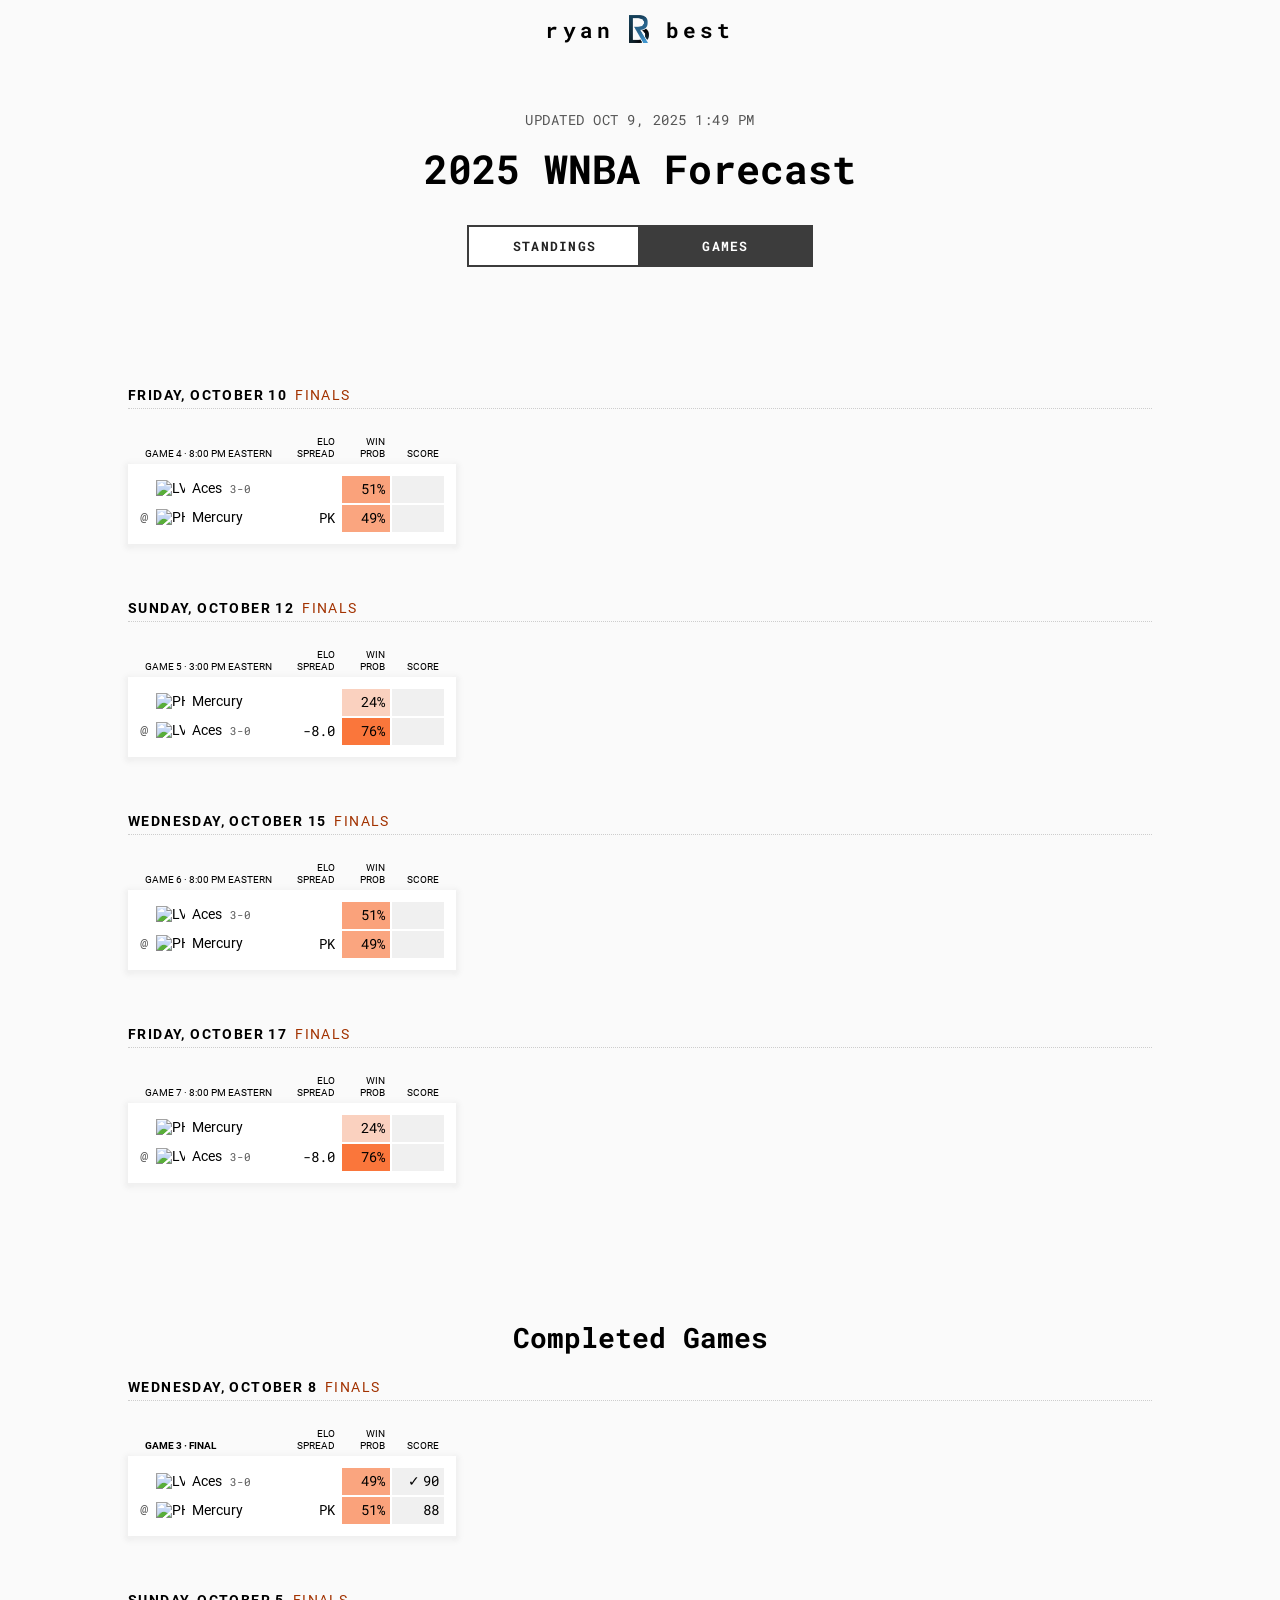
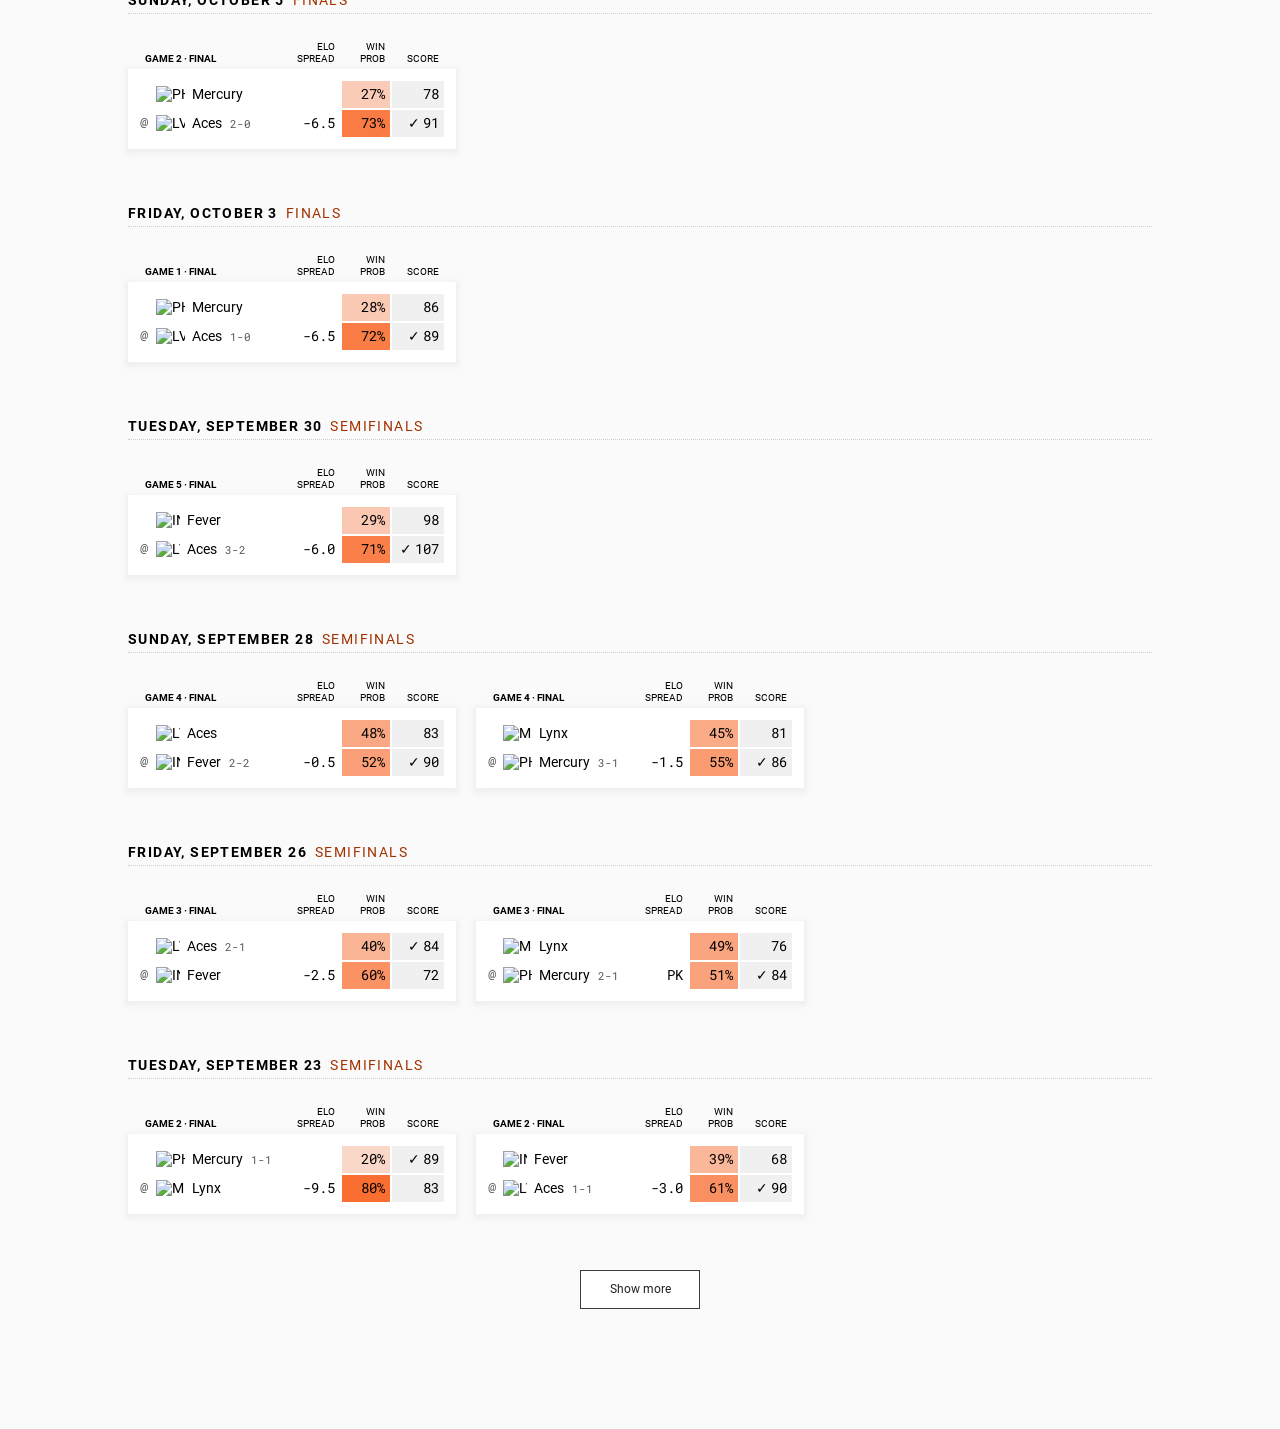
==== commit 3b7470da: "Updates" ====
--- a/games/index.html
+++ b/games/index.html
@@ -1 +1 @@
-<!doctype html><head><title>2025 WNBA Forecast</title><meta name="viewport" content="width=device-width,initial-scale=1,shrink-to-fit=no"><meta name="description" content="This WNBA forecast projects each team's chances of winning every game, advancing to the playoffs and winning the WNBA Finals."><meta name="author" content="Ryan Best"><meta property="og:image" content="https://ryanabest.com/2025-wnba-predictions/../assets/share-image-2025.2d8da6b53a1c4b98adba.png?foo"><meta property="og:title" content="2025 WNBA Forecast"><meta property="og:url" content="https://ryanabest.com/2025-wnba-predictions/"><meta property="og:type" content="website"><meta property="og:description" content="This WNBA forecast projects each team's chances of winning every game, advancing to the playoffs and winning the WNBA Finals."><link rel="shortcut icon" type="image/x-icon" href="https://ryanabest.com/2025-wnba-predictions/../assets/favicon.ecc235909048d9bf21d6.png"><link rel="icon" type="image/x-icon" href="https://ryanabest.com/../assets/favicon.ecc235909048d9bf21d6.png"><meta charset="UTF-8"><meta name="twitter:card" content="summary_large_image"><meta name="twitter:site" content="@ryanabest"><meta name="twitter:creator" content="@ryanabest"><meta name="twitter:title" content="2025 WNBA Forecast"><meta name="twitter:description" content="This WNBA forecast projects each team's chances of winning every game, advancing to the playoffs and winning the WNBA Finals."><meta property="twitter:image" content="https://ryanabest.com/2025-wnba-predictions/../assets/share-image-2025.2d8da6b53a1c4b98adba.png?foo"><link rel="icon" href="../favicon.png"><script defer="defer" src="../main.35ba366f57c6f363d50d.js"></script><link href="../main.115f07e05aad2d0afb2b.css" rel="stylesheet"></head><body><div class="menu" id="menu"><div class="menu-item" id="name"><a href="https://www.ryanabest.com"><p id="first-name">ryan</p><div class="logo"></div><p id="last-name">best</p></a></div></div><div class="container"><div id="intro"><p class="timestamp">UPDATED Oct 5, 2025 6:26 PM</p><h1>2025 WNBA Forecast</h1></div><div id="page-nav"><a id="standings-link"><button class="btn-cta standings-nav">Standings</button></a><a id="games-link"><button class="btn-cta games-nav active">Games</button></a></div><div class="content"><div id="games-cont"><div id="recent-games"></div><div id="upcoming-games"></div><div id="completed-games"></div></div></div><script>const page = `games`;</script></div></body>+<!doctype html><head><title>2025 WNBA Forecast</title><meta name="viewport" content="width=device-width,initial-scale=1,shrink-to-fit=no"><meta name="description" content="This WNBA forecast projects each team's chances of winning every game, advancing to the playoffs and winning the WNBA Finals."><meta name="author" content="Ryan Best"><meta property="og:image" content="https://ryanabest.com/2025-wnba-predictions/../assets/share-image-2025.2d8da6b53a1c4b98adba.png?foo"><meta property="og:title" content="2025 WNBA Forecast"><meta property="og:url" content="https://ryanabest.com/2025-wnba-predictions/"><meta property="og:type" content="website"><meta property="og:description" content="This WNBA forecast projects each team's chances of winning every game, advancing to the playoffs and winning the WNBA Finals."><link rel="shortcut icon" type="image/x-icon" href="https://ryanabest.com/2025-wnba-predictions/../assets/favicon.ecc235909048d9bf21d6.png"><link rel="icon" type="image/x-icon" href="https://ryanabest.com/../assets/favicon.ecc235909048d9bf21d6.png"><meta charset="UTF-8"><meta name="twitter:card" content="summary_large_image"><meta name="twitter:site" content="@ryanabest"><meta name="twitter:creator" content="@ryanabest"><meta name="twitter:title" content="2025 WNBA Forecast"><meta name="twitter:description" content="This WNBA forecast projects each team's chances of winning every game, advancing to the playoffs and winning the WNBA Finals."><meta property="twitter:image" content="https://ryanabest.com/2025-wnba-predictions/../assets/share-image-2025.2d8da6b53a1c4b98adba.png?foo"><link rel="icon" href="../favicon.png"><script defer="defer" src="../main.b480bbcbe06019567bbd.js"></script><link href="../main.115f07e05aad2d0afb2b.css" rel="stylesheet"></head><body><div class="menu" id="menu"><div class="menu-item" id="name"><a href="https://www.ryanabest.com"><p id="first-name">ryan</p><div class="logo"></div><p id="last-name">best</p></a></div></div><div class="container"><div id="intro"><p class="timestamp">UPDATED Oct 9, 2025 1:49 PM</p><h1>2025 WNBA Forecast</h1></div><div id="page-nav"><a id="standings-link"><button class="btn-cta standings-nav">Standings</button></a><a id="games-link"><button class="btn-cta games-nav active">Games</button></a></div><div class="content"><div id="games-cont"><div id="recent-games"></div><div id="upcoming-games"></div><div id="completed-games"></div></div></div><script>const page = `games`;</script></div></body>
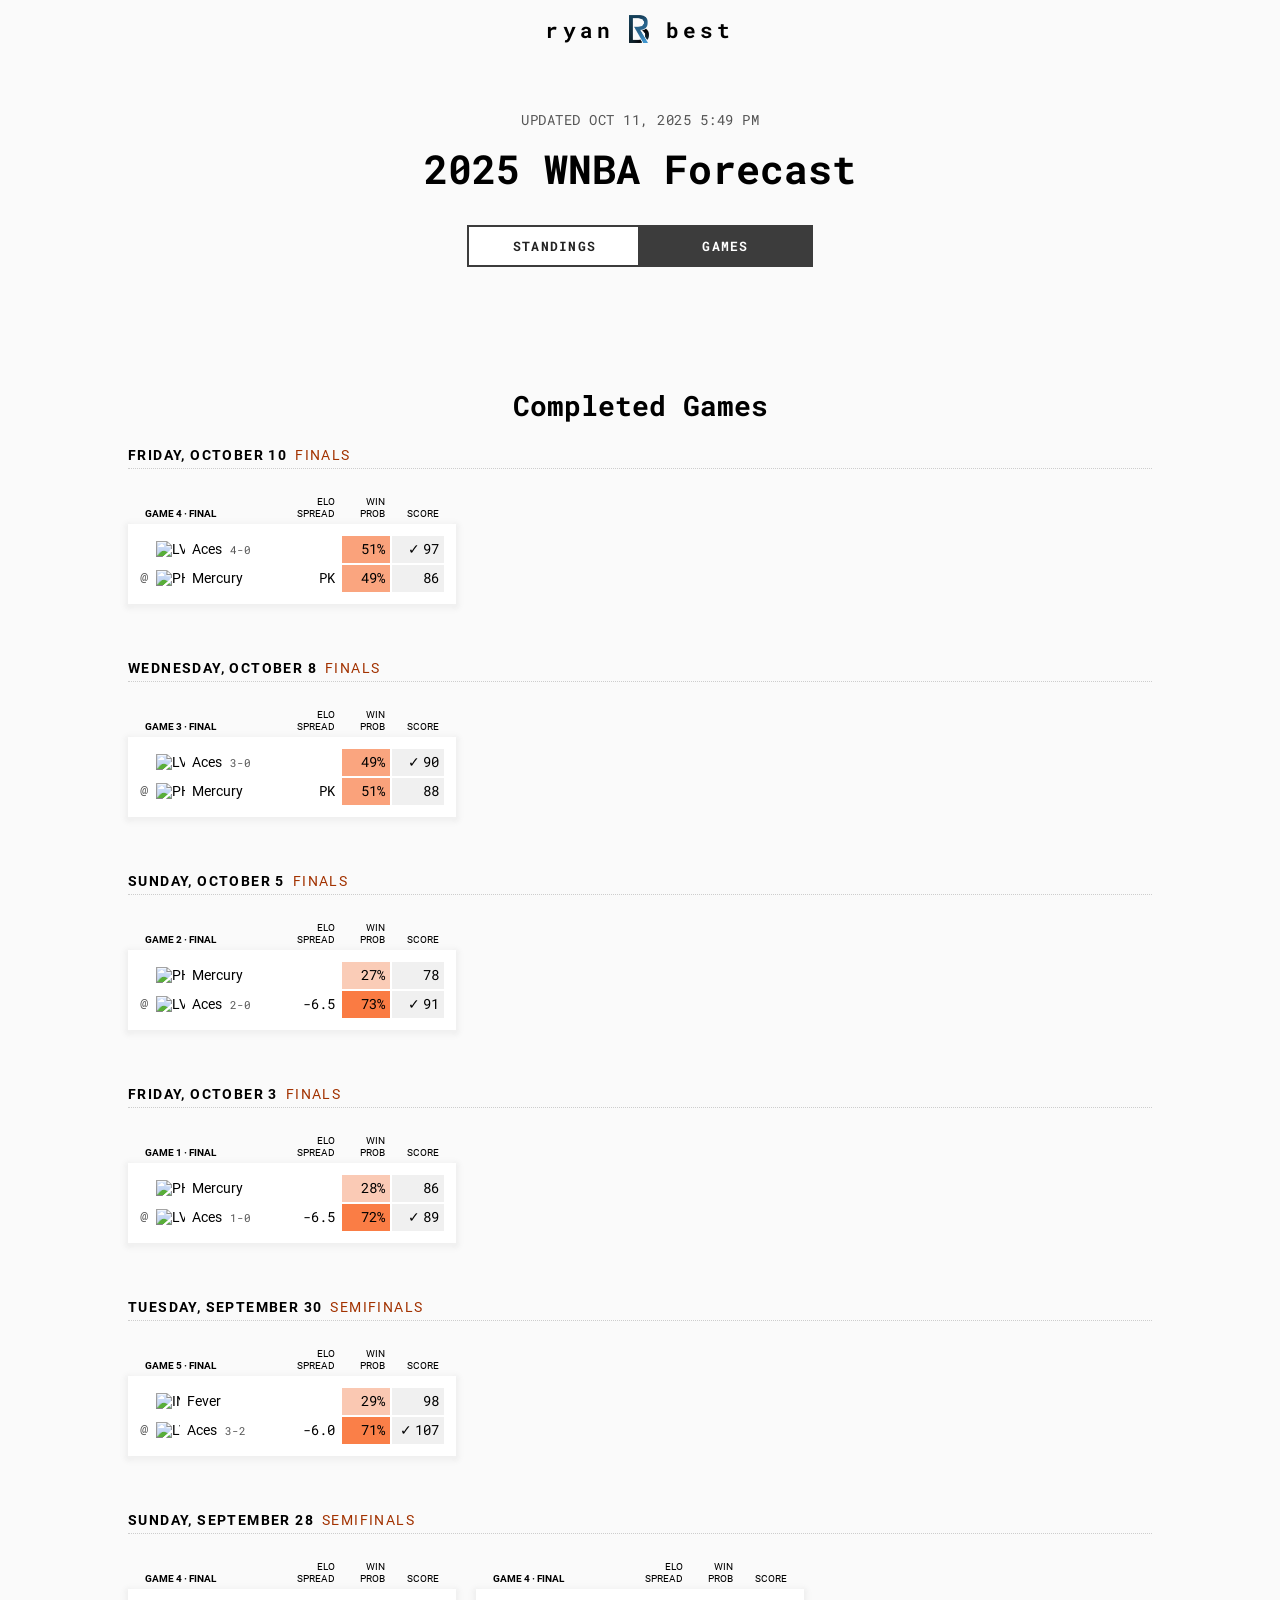
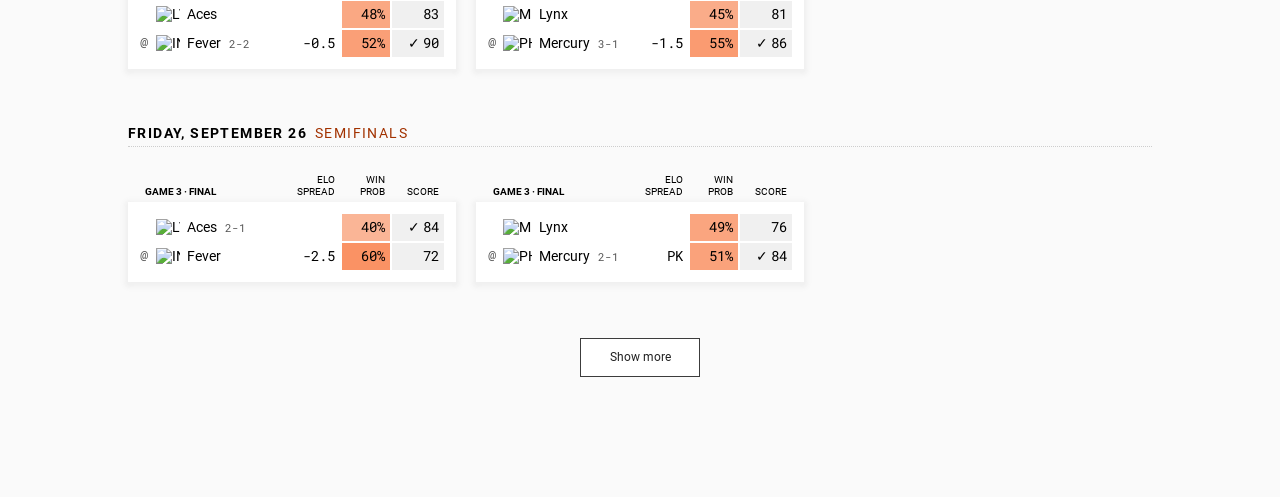
==== commit 131a5e91: "Updates" ====
--- a/games/index.html
+++ b/games/index.html
@@ -1 +1 @@
-<!doctype html><head><title>2025 WNBA Forecast</title><meta name="viewport" content="width=device-width,initial-scale=1,shrink-to-fit=no"><meta name="description" content="This WNBA forecast projects each team's chances of winning every game, advancing to the playoffs and winning the WNBA Finals."><meta name="author" content="Ryan Best"><meta property="og:image" content="https://ryanabest.com/2025-wnba-predictions/../assets/share-image-2025.2d8da6b53a1c4b98adba.png?foo"><meta property="og:title" content="2025 WNBA Forecast"><meta property="og:url" content="https://ryanabest.com/2025-wnba-predictions/"><meta property="og:type" content="website"><meta property="og:description" content="This WNBA forecast projects each team's chances of winning every game, advancing to the playoffs and winning the WNBA Finals."><link rel="shortcut icon" type="image/x-icon" href="https://ryanabest.com/2025-wnba-predictions/../assets/favicon.ecc235909048d9bf21d6.png"><link rel="icon" type="image/x-icon" href="https://ryanabest.com/../assets/favicon.ecc235909048d9bf21d6.png"><meta charset="UTF-8"><meta name="twitter:card" content="summary_large_image"><meta name="twitter:site" content="@ryanabest"><meta name="twitter:creator" content="@ryanabest"><meta name="twitter:title" content="2025 WNBA Forecast"><meta name="twitter:description" content="This WNBA forecast projects each team's chances of winning every game, advancing to the playoffs and winning the WNBA Finals."><meta property="twitter:image" content="https://ryanabest.com/2025-wnba-predictions/../assets/share-image-2025.2d8da6b53a1c4b98adba.png?foo"><link rel="icon" href="../favicon.png"><script defer="defer" src="../main.b480bbcbe06019567bbd.js"></script><link href="../main.115f07e05aad2d0afb2b.css" rel="stylesheet"></head><body><div class="menu" id="menu"><div class="menu-item" id="name"><a href="https://www.ryanabest.com"><p id="first-name">ryan</p><div class="logo"></div><p id="last-name">best</p></a></div></div><div class="container"><div id="intro"><p class="timestamp">UPDATED Oct 9, 2025 1:49 PM</p><h1>2025 WNBA Forecast</h1></div><div id="page-nav"><a id="standings-link"><button class="btn-cta standings-nav">Standings</button></a><a id="games-link"><button class="btn-cta games-nav active">Games</button></a></div><div class="content"><div id="games-cont"><div id="recent-games"></div><div id="upcoming-games"></div><div id="completed-games"></div></div></div><script>const page = `games`;</script></div></body>+<!doctype html><head><title>2025 WNBA Forecast</title><meta name="viewport" content="width=device-width,initial-scale=1,shrink-to-fit=no"><meta name="description" content="This WNBA forecast projects each team's chances of winning every game, advancing to the playoffs and winning the WNBA Finals."><meta name="author" content="Ryan Best"><meta property="og:image" content="https://ryanabest.com/2025-wnba-predictions/../assets/share-image-2025.2d8da6b53a1c4b98adba.png?foo"><meta property="og:title" content="2025 WNBA Forecast"><meta property="og:url" content="https://ryanabest.com/2025-wnba-predictions/"><meta property="og:type" content="website"><meta property="og:description" content="This WNBA forecast projects each team's chances of winning every game, advancing to the playoffs and winning the WNBA Finals."><link rel="shortcut icon" type="image/x-icon" href="https://ryanabest.com/2025-wnba-predictions/../assets/favicon.ecc235909048d9bf21d6.png"><link rel="icon" type="image/x-icon" href="https://ryanabest.com/../assets/favicon.ecc235909048d9bf21d6.png"><meta charset="UTF-8"><meta name="twitter:card" content="summary_large_image"><meta name="twitter:site" content="@ryanabest"><meta name="twitter:creator" content="@ryanabest"><meta name="twitter:title" content="2025 WNBA Forecast"><meta name="twitter:description" content="This WNBA forecast projects each team's chances of winning every game, advancing to the playoffs and winning the WNBA Finals."><meta property="twitter:image" content="https://ryanabest.com/2025-wnba-predictions/../assets/share-image-2025.2d8da6b53a1c4b98adba.png?foo"><link rel="icon" href="../favicon.png"><script defer="defer" src="../main.77ced1e89c4949907140.js"></script><link href="../main.115f07e05aad2d0afb2b.css" rel="stylesheet"></head><body><div class="menu" id="menu"><div class="menu-item" id="name"><a href="https://www.ryanabest.com"><p id="first-name">ryan</p><div class="logo"></div><p id="last-name">best</p></a></div></div><div class="container"><div id="intro"><p class="timestamp">UPDATED Oct 11, 2025 5:49 PM</p><h1>2025 WNBA Forecast</h1></div><div id="page-nav"><a id="standings-link"><button class="btn-cta standings-nav">Standings</button></a><a id="games-link"><button class="btn-cta games-nav active">Games</button></a></div><div class="content"><div id="games-cont"><div id="recent-games"></div><div id="upcoming-games"></div><div id="completed-games"></div></div></div><script>const page = `games`;</script></div></body>
